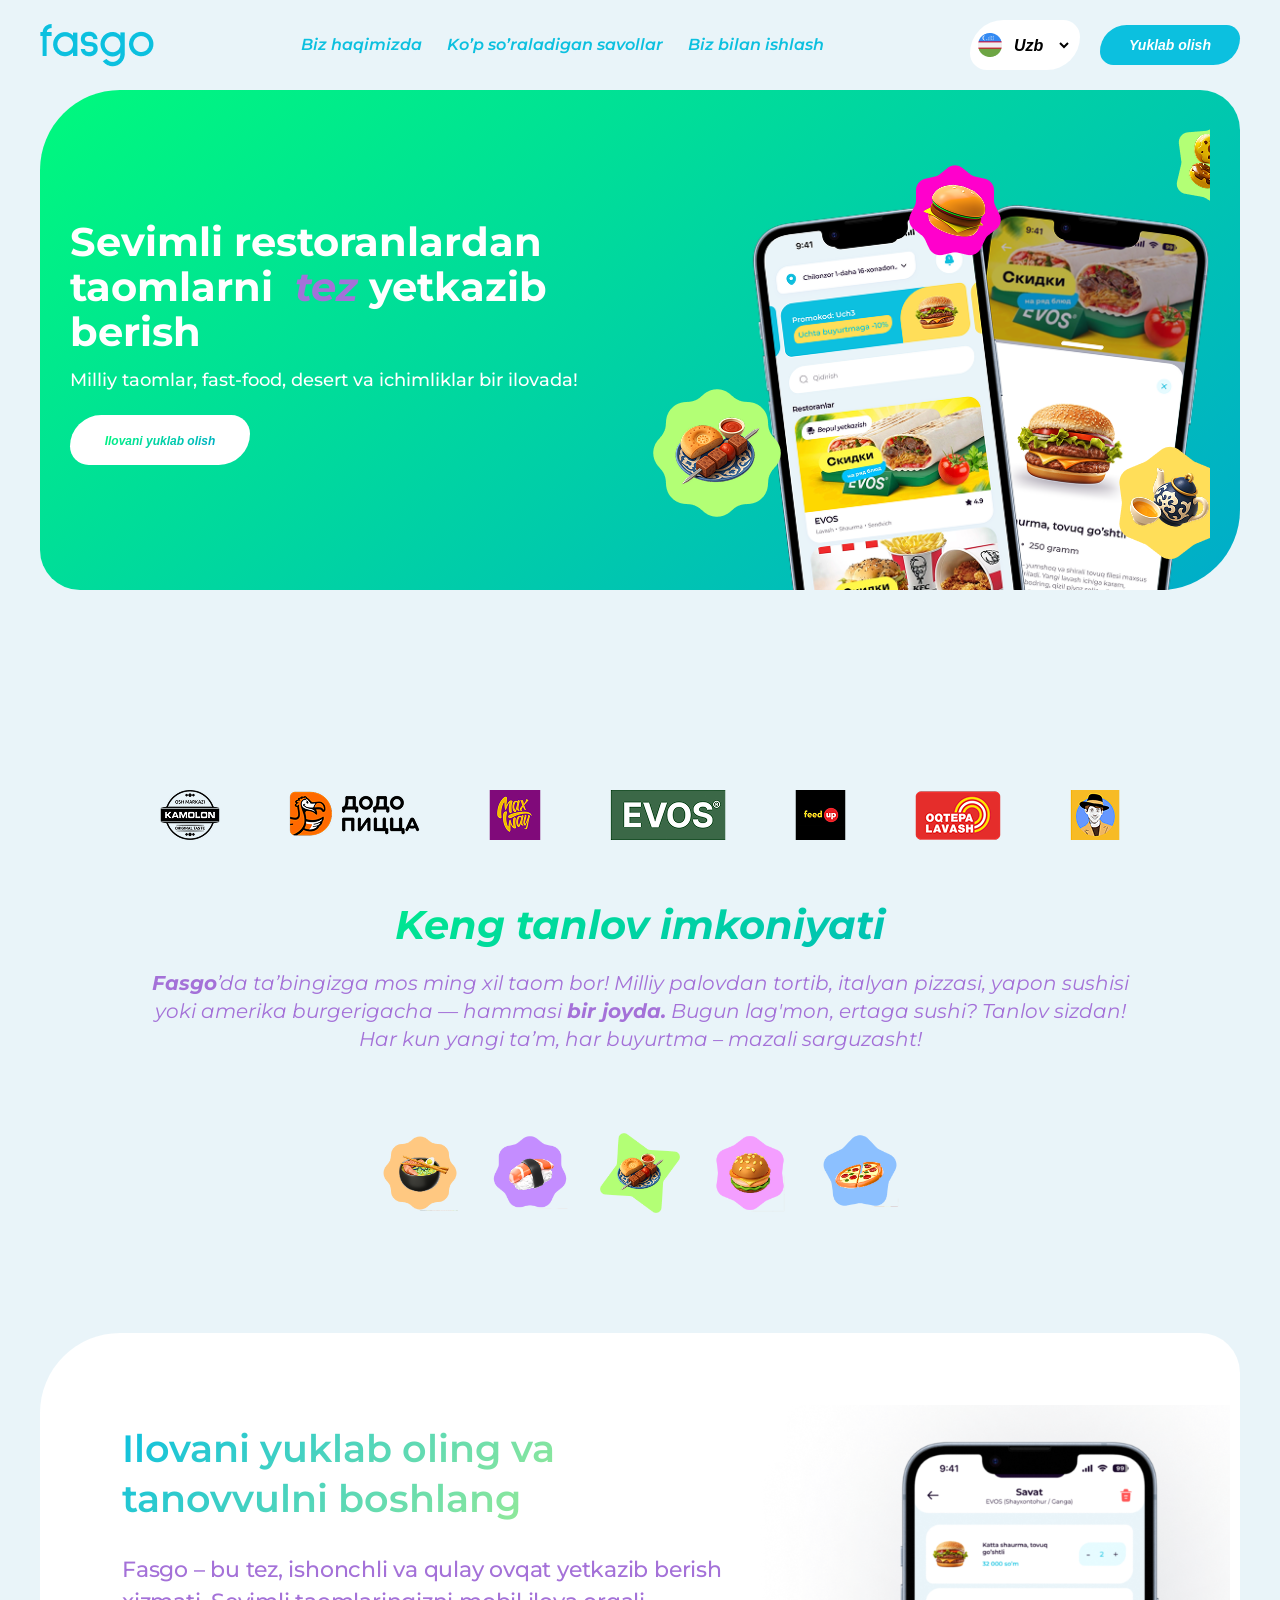
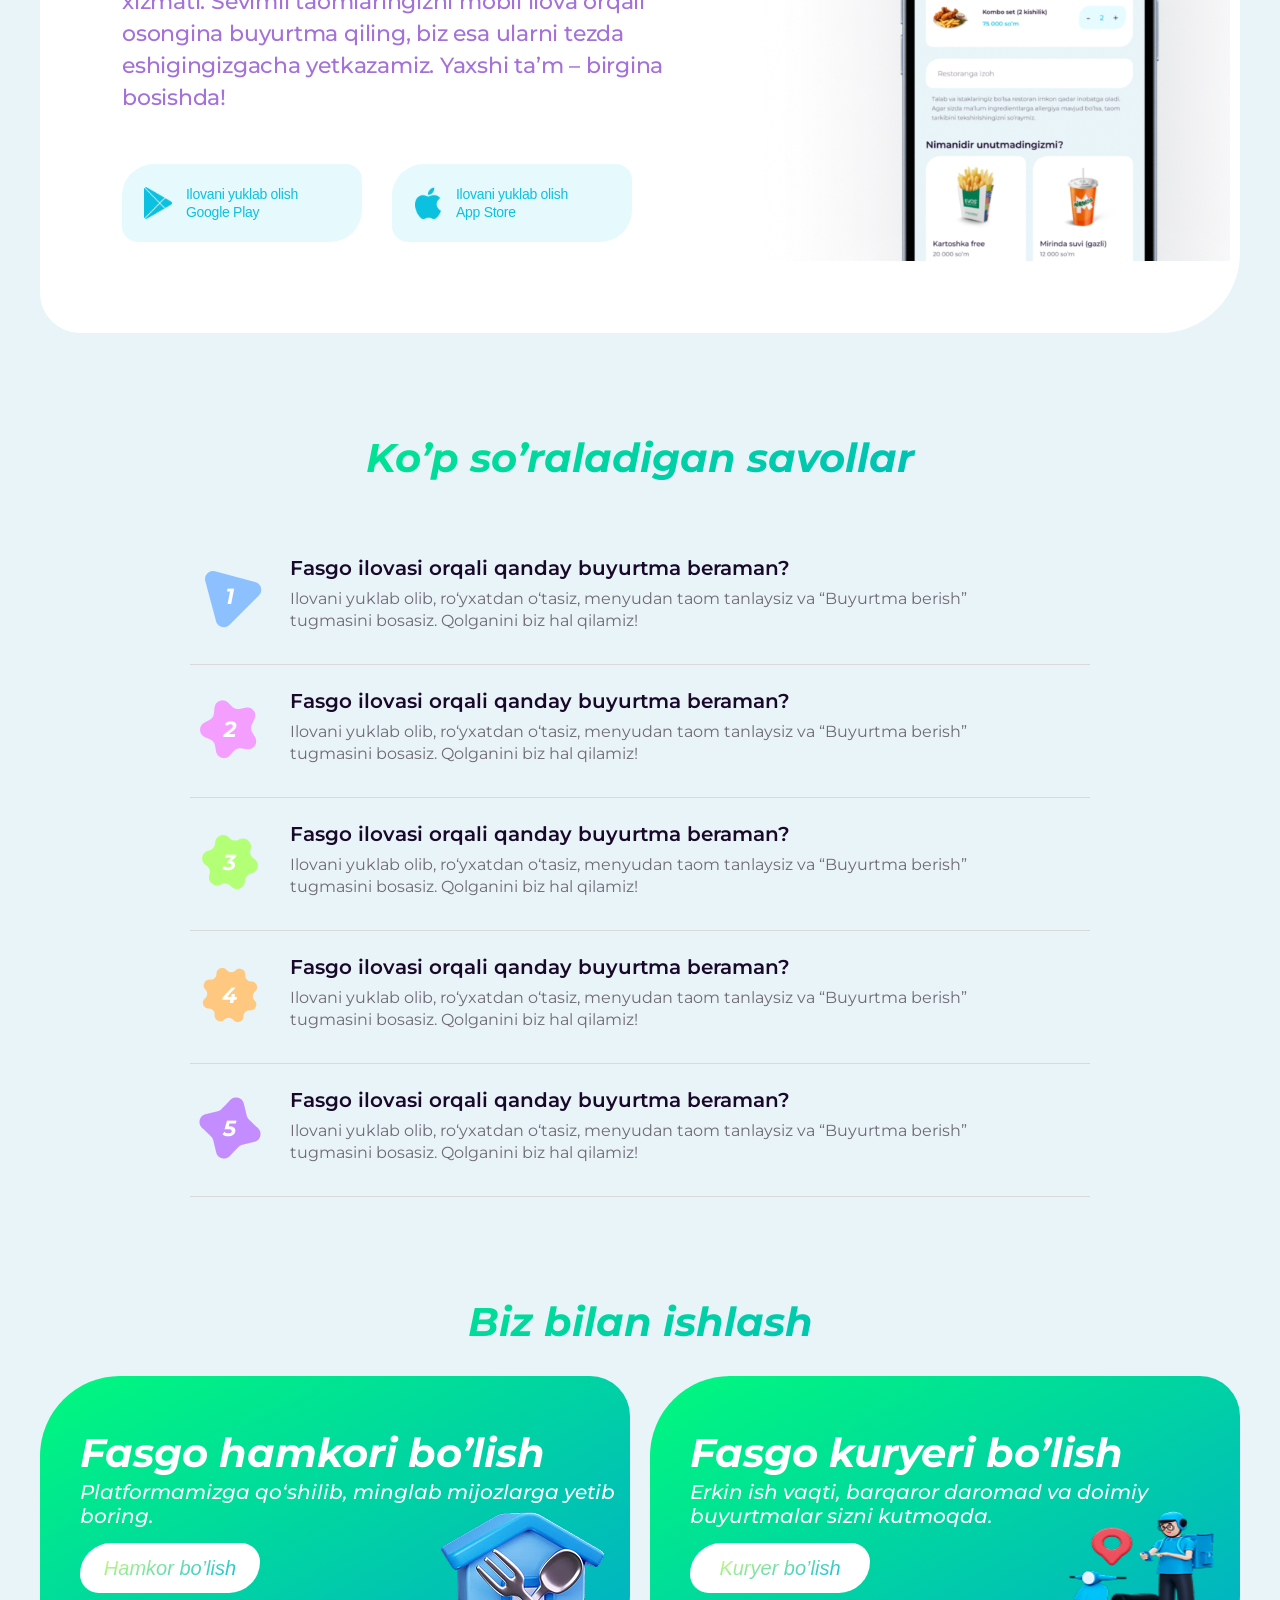
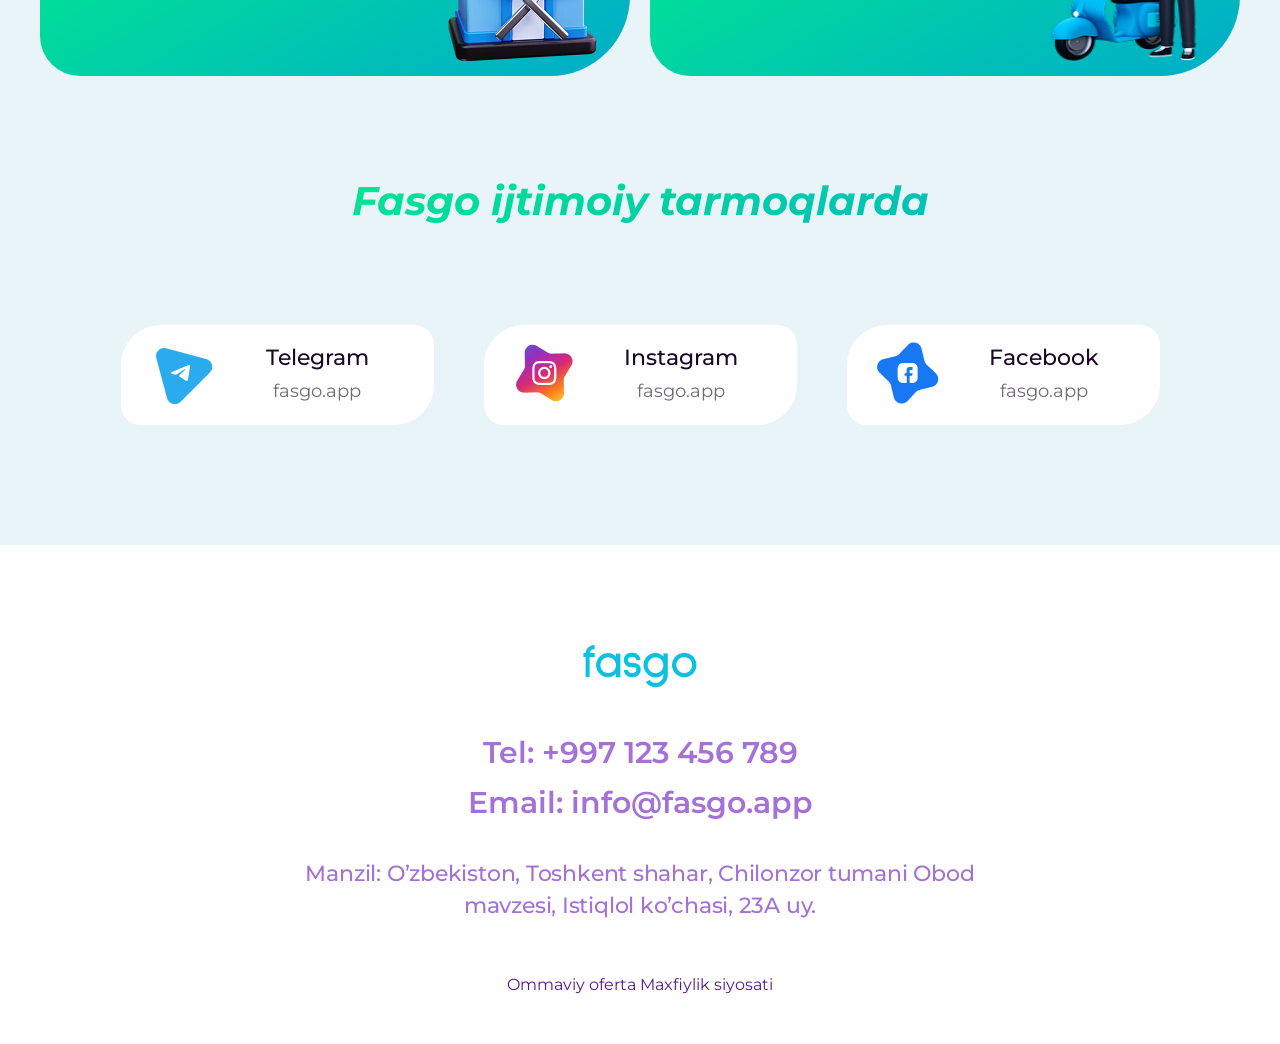
==== index.html @ e39b0aad "last changed" ====
<!DOCTYPE html>
<html lang="en">
<head>
    <meta charset="UTF-8">
    <meta name="viewport" content="width=device-width, initial-scale=1.0">
    <link rel="stylesheet" href="./assets/styles/main.css">
    <title>Document</title>
</head>
<body>

    <header>
        <div class="container">
            <a href=""><img src="./assets/images/Vector (2).png" alt=""></a>
            <nav>
                <a href="./assets/pages/loyaut.html">Biz haqimizda</a>
                <a href="">Ko’p so’raladigan savollar</a>
                <a href="">Biz bilan ishlash</a>
            </nav>
            <div class="header-btn">
               <div class="header_select">
                 <img src="./assets/images/language.png" alt="">
                <select name="" id="">
                    <option value="uzbek">Uzb</option>
                    <option value="eng">Eng</option>
                    <option value="rus">Rus</option>
                </select>
               </div>

               <button>Yuklab olish</button>
            </div>
        </div>
    </header>

        <main>
            <section class="main-section">
                <div class="container">
                <div class="main_section-div">
                    <div class="main-section-title">
                        <h1>Sevimli restoranlardan
                            taomlarni  <span class="tez">tez</span> yetkazib berish
                        </h1>
                        <span class="food-menu">Milliy taomlar, fast-food, desert va ichimliklar bir ilovada!</span>
                         <button><span>Ilovani yuklab olish</span></button>
                    </div>

                    <div class="main-div_img">
                        <img src="./assets/images/cover.png" alt="">
                        <div>
                            <img src="./assets/images/imgs.png" alt="">
                        </div>
                    </div>
                </div>
                </div>
            </section>
            <section class="secondary-section">
                <div class="container">
                    <div class="partnyors">
                        <img src="./assets/images/image 4.png" alt="">
                        <img src="./assets/images/dodo.png" alt="">
                        <img src="./assets/images/image 2.png" alt="">
                        <img src="./assets/images/image 1.png" alt="">
                        <img src="./assets/images/image 3.png" alt="">
                        <img src="./assets/images/oqtepa.png" alt="">
                        <img src="./assets/images/image 5.png" alt="">
                    </div>

                    <div class="secondary-complate">
                    <div class="secondary-section-title">
                        <h2>Keng tanlov imkoniyati</h2>
                        <p><span class="bold">Fasgo</span>’da ta’bingizga mos ming xil taom bor! Milliy palovdan tortib, italyan pizzasi,
                            yapon
                            sushisi yoki amerika burgerigacha — hammasi <span class="bold">bir joyda.</span> Bugun lag'mon, ertaga sushi?
                            Tanlov sizdan! Har kun yangi
                            ta’m, har buyurtma – mazali sarguzasht!</p>
                    </div>

                        
                        <div class="secondary-food_icon">
                            <img src="./assets/images/img (1).png" alt="">
                            <img src="./assets/images/img (2).png" alt="">
                            <img src="./assets/images/img (3).png" alt="">
                            <img src="./assets/images/img (4).png" alt="">
                            <img src="./assets/images/img (5).png" alt="">
                        </div>
                    </div>
                </div>
            
            </section>

            <section class="thirth-section">
                <div class="container">
                    <div class="thirth-section_main-div">
                        <div class="thirth-section_title">
                            <h1>Ilovani yuklab oling va tanovvulni boshlang</h1>
                            <p>Fasgo – bu tez, ishonchli va qulay ovqat yetkazib berish xizmati. Sevimli taomlaringizni mobil ilova
                                orqali osongina
                                buyurtma qiling, biz esa ularni tezda eshigingizgacha yetkazamiz.
                                Yaxshi ta’m – birgina bosishda!</p>
                            <div class="thirth_section-btn">
                                <button>
                                    <img src="./assets/images/Google Play logo.png" alt="">
                                    <div class="btn-span">
                                        <span>Ilovani yuklab olish</span>
                                        <span>Google Play</span>
                                    </div>
                                </button>
            
                                <button>
                                    <img src="./assets/images/Apple logo.png" alt="">
                                    <div>
                                        <span>Ilovani yuklab olish</span>
                                        <span>App Store</span>
                                    </div>
                                </button>
                            </div>
                        </div>

                        <img src="./assets/images/Iphone 14 - 4 (1).png" alt="" class="thirth-section_img">
                    </div>

                    <div class="thirth-sub-title">
                        <h1>Ko’p so’raladigan savollar</h1>

                        <div class="subtitle_main-sub">
                            <div>
                                <img src="./assets/images/png/number.png" alt="">
                            </div>

                            <div>
                                <p>Fasgo ilovasi orqali qanday buyurtma beraman?</p>
                                <span>Ilovani yuklab olib, ro‘yxatdan o‘tasiz, menyudan taom tanlaysiz va “Buyurtma berish” tugmasini bosasiz. Qolganini biz
                                hal qilamiz!</span>
                            </div>
                        </div>

                        <div class="subtitle_main-sub">
                            <div>
                                <img src="./assets/images/png/number (1).png" alt="">
                            </div>
                        
                            <div>
                                <p>Fasgo ilovasi orqali qanday buyurtma beraman?</p>
                                <span>Ilovani yuklab olib, ro‘yxatdan o‘tasiz, menyudan taom tanlaysiz va “Buyurtma berish” tugmasini bosasiz.
                                    Qolganini biz
                                    hal qilamiz!</span>
                            </div>
                        </div>

                        <div class="subtitle_main-sub">
                            <div>
                                <img src="./assets/images/png/number (2).png" alt="">
                            </div>
                        
                            <div>
                                <p>Fasgo ilovasi orqali qanday buyurtma beraman?</p>
                                <span>Ilovani yuklab olib, ro‘yxatdan o‘tasiz, menyudan taom tanlaysiz va “Buyurtma berish” tugmasini bosasiz.
                                    Qolganini biz
                                    hal qilamiz!</span>
                            </div>
                        </div>

                        <div class="subtitle_main-sub">
                            <div>
                                <img src="./assets/images/png/number (3).png" alt="">
                            </div>
                        
                            <div>
                                <p>Fasgo ilovasi orqali qanday buyurtma beraman?</p>
                                <span>Ilovani yuklab olib, ro‘yxatdan o‘tasiz, menyudan taom tanlaysiz va “Buyurtma berish” tugmasini bosasiz.
                                    Qolganini biz
                                    hal qilamiz!</span>
                            </div>
                        </div>

                        <div class="subtitle_main-sub">
                            <div>
                                <img src="./assets/images/png/number (4).png" alt="">
                            </div>
                        
                            <div>
                                <p>Fasgo ilovasi orqali qanday buyurtma beraman?</p>
                                <span>Ilovani yuklab olib, ro‘yxatdan o‘tasiz, menyudan taom tanlaysiz va “Buyurtma berish” tugmasini bosasiz.
                                    Qolganini biz
                                    hal qilamiz!</span>
                            </div>
                        </div>

                    </div>
                </div>
            </section>

            <section class="fourth-section">
                <div class="container">
                    <h1>Biz bilan ishlash</h1>

                    <div class="fourth-section_div">
                        <div class="first-div">
                            <p>Fasgo hamkori bo’lish</p>
                            <span>Platformamizga qo‘shilib, minglab mijozlarga yetib boring.</span>
                            <button><span class="fourt-btn-span">Hamkor bo’lish</span></button>
                            <img src="./assets/images/png/rest.png"alt="">
                        </div>
                        <div class="last-div">
                            <p>Fasgo kuryeri bo’lish</p>
                            <span>Erkin ish vaqti, barqaror daromad va doimiy buyurtmalar sizni kutmoqda.</span>
                            <button><span class="fourt-btn-span">Kuryer bo’lish</span></button>
                            <img src="./assets/images/png/devl.png" alt="">
                        </div>
                    </div>

                    <div class="social-media-title">
                        <h1>Fasgo ijtimoiy tarmoqlarda</h1>

                        <div class="social-media">
                            <div class="social-media_item">
                                <a href=""><img src="./assets/images/png/number (5).png" alt=""></a>
                                <div class="span-box">
                                    <span>Telegram</span>
                                    <span>fasgo.app</span>
                                </div>
                            </div>
                            <div  class="social-media_item">
                               <a href=""><img src="./assets/images/png/number (6).png" alt=""></a>
                               <div class="span-box">
                                <span>Instagram</span>
                                <span>fasgo.app</span>
                               </div>
                            </div>
                            <div  class="social-media_item">
                               <a href=""><img src="./assets/images/png/number (7).png" alt=""></a>
                               <div class="span-box">
                                <span>Facebook</span>
                                <span>fasgo.app</span>
                               </div>

                            </div>
                        </div>
                    </div>
                </div>
            </section>
        </main>


        <footer>
            <div class="container">
                <div class="footer-box">
                    <img src="./assets/images/Vector (2).png" alt="">
                    <a href="tel:+997 123 456 789" class="main-href">Tel: +997 123 456 789</a>
                    <a href="" class="main-href">Email: info@fasgo.app</a>

                    <span>Manzil: O’zbekiston, Toshkent shahar, Chilonzor tumani Obod mavzesi, Istiqlol ko’chasi, 23A uy.</span>
                    <div class="bottom-href">
                        <a href="">Ommaviy oferta</a>
                        <a href="">Maxfiylik siyosati</a>
                    </div>
                </div>
            </div>
        </footer>
</body>
</html>
---- assets/styles/main.css ----
@import url('https://fonts.googleapis.com/css2?family=Montserrat:ital,wght@0,100..900;1,100..900&display=swap');
*{
    margin: 0;
    padding: 0;
    box-sizing: border-box;
    text-decoration: none;
}
body{
    font-family: "Montserrat";
}

.container {
    max-width: 1230px;
    margin: 0 auto;
    padding: 0 15px;
   
    box-sizing: border-box;
}


header {
    position: sticky;
    top: 0;
    z-index: 100;
    padding: 20px 0;
    background: rgba(233, 244, 249, 1);
}

header .container {
    display: flex;
    justify-content: space-between;
    align-items: center;
  
}

header .container a img {
    display: block;
    max-height: 50px;
}


header nav {
    display: flex;
    gap: 25px;
    align-items: center;
}

nav a {
    font-weight: 600;
    font-style: italic;
    font-size: 16px;
    line-height: 100%;
    color: rgba(12, 192, 223, 1);
    text-decoration: none;
    transition: color 0.3s ease;
}
nav a:hover {
    color: #00f97d;
}


.header-btn {
    display: flex;
    align-items: center;
    gap: 20px;
}


.header_select {
    display: flex;
    align-items: center;
    gap: 8px;
    width: 110px;
    height: 50px;
    background-color: #fff;
    border-radius: 36px 18px 36px 18px;
    padding: 0 8px;
    box-sizing: border-box;
}

.header_select img {
    width: 24px;
    height: 24px;
    object-fit: contain;
}


.header_select select {
    border: none;
    background: transparent;
    font-size: 16px;
    font-weight: 600;
    font-style: italic;
    cursor: pointer;
    outline: none;
    width: 70%;
}

.header-btn button {
    width: 140px;
    height: 40px;
    border-radius: 40px 20px 40px 20px;
    border: none;
    font-weight: 600;
    font-style: italic;
    font-size: 14px;
    line-height: 100%;
    color: white;
    background: rgba(12, 192, 223, 1);
    cursor: pointer;
    transition: 0.3s ease;
}

.header-btn button:hover {
    background: #00f97d;
}

.main-section {
    padding-bottom: 120px;
    background: rgba(233, 244, 249, 1);
}


.main_section-div {
    position: relative;
    display: flex;
    gap: 24px;
    border-radius: 80px 40px;
    width: 100%;
    max-width: 1230px;
    height: 500px;
    background: linear-gradient(324deg, #00acca 0%, #00f97d 100%);
    padding: 10px 30px;
    box-sizing: border-box;
}

.main-section-title {
    padding-top: 120px;
    width: 622px;
    color: #fff;
}

.main-section-title h1 {
    font-weight: 700;
    font-size: 40px;
    line-height: 112%;
    margin: 0;
}

.main-section-title .tez {
    font-style: italic;
    color: #a471d8;
}

.main-section-title .food-menu {
    display: block;
    margin-top: 15px;
    font-weight: 500;
    font-size: 18px;
    color: #fff;
}

.main-section-title button {
    margin-top: 24px;
    border-radius: 50px 30px;
    padding: 10px;
    width: 180px;
    height: 50px;
    border: none;
    background: #fff;
    cursor: pointer;
}

.main-section-title button span {
    font-style: italic;
    font-weight: 600;
    font-size: 12px;
    background: linear-gradient(332deg, #00acca 0%, #00f97d 100%);
    -webkit-background-clip: text;
    -webkit-text-fill-color: transparent;
    background-clip: text;
}

.main-div_img {
    position: relative;
    width: 633px;
    height: 510px;
    overflow: hidden;
}

.main-div_img>img:first-child {
    position: absolute;
    top: 100px;
    left: 100px;
    height: 390px;
    z-index: 1;
}

.main-div_img>div {
    position: relative;
    z-index: 2;
}

.secondary-section {
    background: rgba(233, 244, 249, 1);
    padding: 80px 0 120px 0;
}

.partnyors {
    display: flex;
    justify-content: space-between;
    padding: 0 120px;
    gap: 15px;
    flex-wrap: wrap;
    margin-bottom: 60px;
}
.secondary-complate {
    display: flex;
    flex-direction: column;
    align-items: center;
    justify-content: center;
    text-align: center;
}


.secondary-section-title {
    max-width: 1000px;
    margin-bottom: 80px;
}

.secondary-section-title h2 {
    font-style: italic;
    font-weight: 700;
    font-size: 40px;
    background: linear-gradient(338deg, #00acca 0%, #00f97d 100%);
    background-clip: text;
    -webkit-background-clip: text;
    -webkit-text-fill-color: transparent;
    padding-bottom: 20px;
    margin: 0;
}


.secondary-section-title p {
    display: inline;
    font-weight: 400;
    font-style: italic;
    font-size: 20px;
    line-height: 140%;
    color: rgba(164, 113, 216, 1);
    text-align: center;
    margin: 0;
}


.bold {
    font-weight: 700;
    font-size: 20px;
    color: #a471d8;
    font-style: italic;
}


.secondary-food_icon {
    display: flex;
    justify-content: center;
    align-items: center;
    gap: 30px;
    flex-wrap: wrap;
    max-width: 1000px;
    margin: 0 auto;
}

.secondary-food_icon img {
    height: 80px;
    object-fit: contain;
}
/*thirth-section*/
.thirth-section {
    position: relative;
    background: rgba(233, 244, 249, 1);
}
.thirth-section_main-div {
    border-radius: 80px 40px;
    padding: 10px;
    width: 100%;
    height: 600px;
    background: #fff;
    display: flex;
    align-items: center;
}
.thirth-section_title {
    padding-left: 72px;
    width: 692px;
}
.thirth-section_title h1 {
    font-weight: 600;
    font-size: 38px;
    line-height: 132%;
    background: linear-gradient(316deg, #d0fc78 0%, #0cc0df 100%);
    background-clip: text;
    -webkit-background-clip: text;
    -webkit-text-fill-color: transparent;
    padding-bottom: 30px;
    margin: 0;
}
.thirth-section_title p {
    font-weight: 500;
    font-size: 22px;
    line-height: 145%;
    letter-spacing: -0.01em;
    color: #a471d8;
    margin: 0;
}
.thirth_section-btn {
    padding-top: 50px;
    display: flex;
    gap: 30px;
    flex-wrap: wrap;
}
.thirth_section-btn button {
    display: flex;
    align-items: center;
    gap: 12px;
    border-radius: 32px 16px;
    padding: 16px 20px;
    width: 240px;
    height: 78px;
    border: none;
    background: rgba(12, 192, 223, 0.1);
    cursor: pointer;
    transition:  0.3s ease;
}
.thirth_section-btn button:hover {
    background: rgba(12, 192, 223, 0.2);
}
.thirth_section-btn img {
    width: 32px;
    height: 32px;
    object-fit: contain;
}
.thirth_section-btn button div {
    display: flex;
    flex-direction: column;
    align-items: flex-start;
    justify-content: center;
}
.thirth_section-btn button span {
    font-weight: 500;
    font-size: 14px;
    line-height: 130%;
    letter-spacing: -0.02em;
    color: #0cc0df;
}

.thirth-section_img{
    width: 500px;
}
.thirth-sub-title {
    padding: 100px 0;
}

.thirth-sub-title h1 {
    text-align: center;
    font-style: italic;
    font-weight: 700;
    font-size: 40px;
    background: linear-gradient(341deg, #00acca 0%, #00f97d 100%);
    background-clip: text;
    -webkit-background-clip: text;
    -webkit-text-fill-color: transparent;
    margin-bottom: 50px;
}

.subtitle_main-sub {
    display: flex;
    align-items: flex-start;
    gap: 20px;
    padding: 24px 0;
    border-bottom: 1px solid #d9d9d9;
    max-width: 900px;
    margin: 0 auto;
}

.subtitle_main-sub p {
    font-weight: 600;
    font-size: 20px;
    color: #19082a;
    margin: 0 0 8px 0;
}

.subtitle_main-sub span {
    font-weight: 400;
    font-size: 16px;
    color: #706a75;
    display: inline-block;
    max-width: 720px;
    line-height: 140%;
}
.fourth-section{
    background: rgba(233, 244, 249, 1);
}
.fourth-section h1 {
    font-style: italic;
    font-weight: 700;
    font-size: 40px;
    text-align: center;
    background: linear-gradient(341deg, #00acca 0%, #00f97d 100%);
    background-clip: text;
    -webkit-background-clip: text;
    -webkit-text-fill-color: transparent;
}

.fourth-section_div {
    display: flex;
    gap: 20px;
    margin-top: 30px;
}
.fourth-section_div div{
    position: relative;
       width: 680px;
        height: 300px;
        border-radius: 80px 40px;
        background: linear-gradient(331deg, #00acca 0%, #00f97d 100%);
        padding-top: 65px;
        padding-bottom: 65px;
        padding-left: 40px;
        display: flex;
        flex-direction: column;
        gap: 15px;
}
.fourth-section_div div img{
    position: absolute;
    width: 164px;
    height: 150px;
    top: 135px;
    left: 400px;
}
.fourth-section_div div p {
    font-style: italic;
    font-weight: 700;
    font-size: 40px;
    line-height: 60%;
    color: #fff;
}

.fourth-section_div div span {
    font-style: italic;
    font-weight: 500;
    font-size: 20px;
    line-height: 120%;
    color: #fff;
}

.fourth-section_div div button {
    border-radius: 50px 30px;
    border: none;
    padding: 10px;
    width: 180px;
    height: 50px;
    background: #fff;
    cursor: pointer;
}

.fourt-btn-span {
    font-style: italic;
    font-weight: 600;
    font-size: 12px;
    background: linear-gradient(337deg, #0cc0df 0%, #d0fc78 100%);
    background-clip: text;
    -webkit-background-clip: text;
    -webkit-text-fill-color: transparent;
}
.social-media-title{
    padding-top: 100px;
}
.social-media{
    padding-top: 100px;
    display: flex;
    gap: 50px;
    justify-content: center;
    padding-bottom: 120px;
}
.span-box{
    display: flex;
    flex-direction: column;
    align-items: center;
    justify-content: center;
    gap: 10px;
}
.span-box span:first-child{
        font-weight: 500;
        font-size: 22px;
        line-height: 109%;
        color: #19082a;
}
.span-box span:last-child{
        font-weight: 400;
        font-size: 18px;
        line-height: 133%;
        color: #706a75;
}
.social-media div{
    border-radius: 40px 20px;
    padding: 0px 20px;
    width: 313px;
    height: 100px;
    background: #fff;
    display: flex;
    align-items: center;
}
.social-media_item{
    transition: all 0.2s ease;
}
.social-media_item:hover{
    transition: all 0.2s ease;
    transform: translateY(-5px);
    box-shadow: 0 8px 20px rgba(0, 0, 0, 0.1);
        
}
/*footer style*/
footer{
    background: #fff;padding: 50px 344px 50px 344px;
}
.footer-box{
    padding-top: 50px;
    display: flex;
    justify-content: center;
    flex-direction: column;
    align-items: center;
}
.footer-box img{
    padding-bottom: 40px;
}
.main-href{
    font-weight: 600;
    font-size: 30px;
    line-height: 167%;
    color: #a471d8;
}
.footer-box span{
    padding-top: 30px;
    display: inline-block;
    width: 692px;
    font-weight: 500;
    font-size: 22px;
    line-height: 145%;
    letter-spacing: -0.01em;
    text-align: center;
    color: #a471d8;
    height: 47px;
}
.bottom-href{
    padding-top: 100px;
}
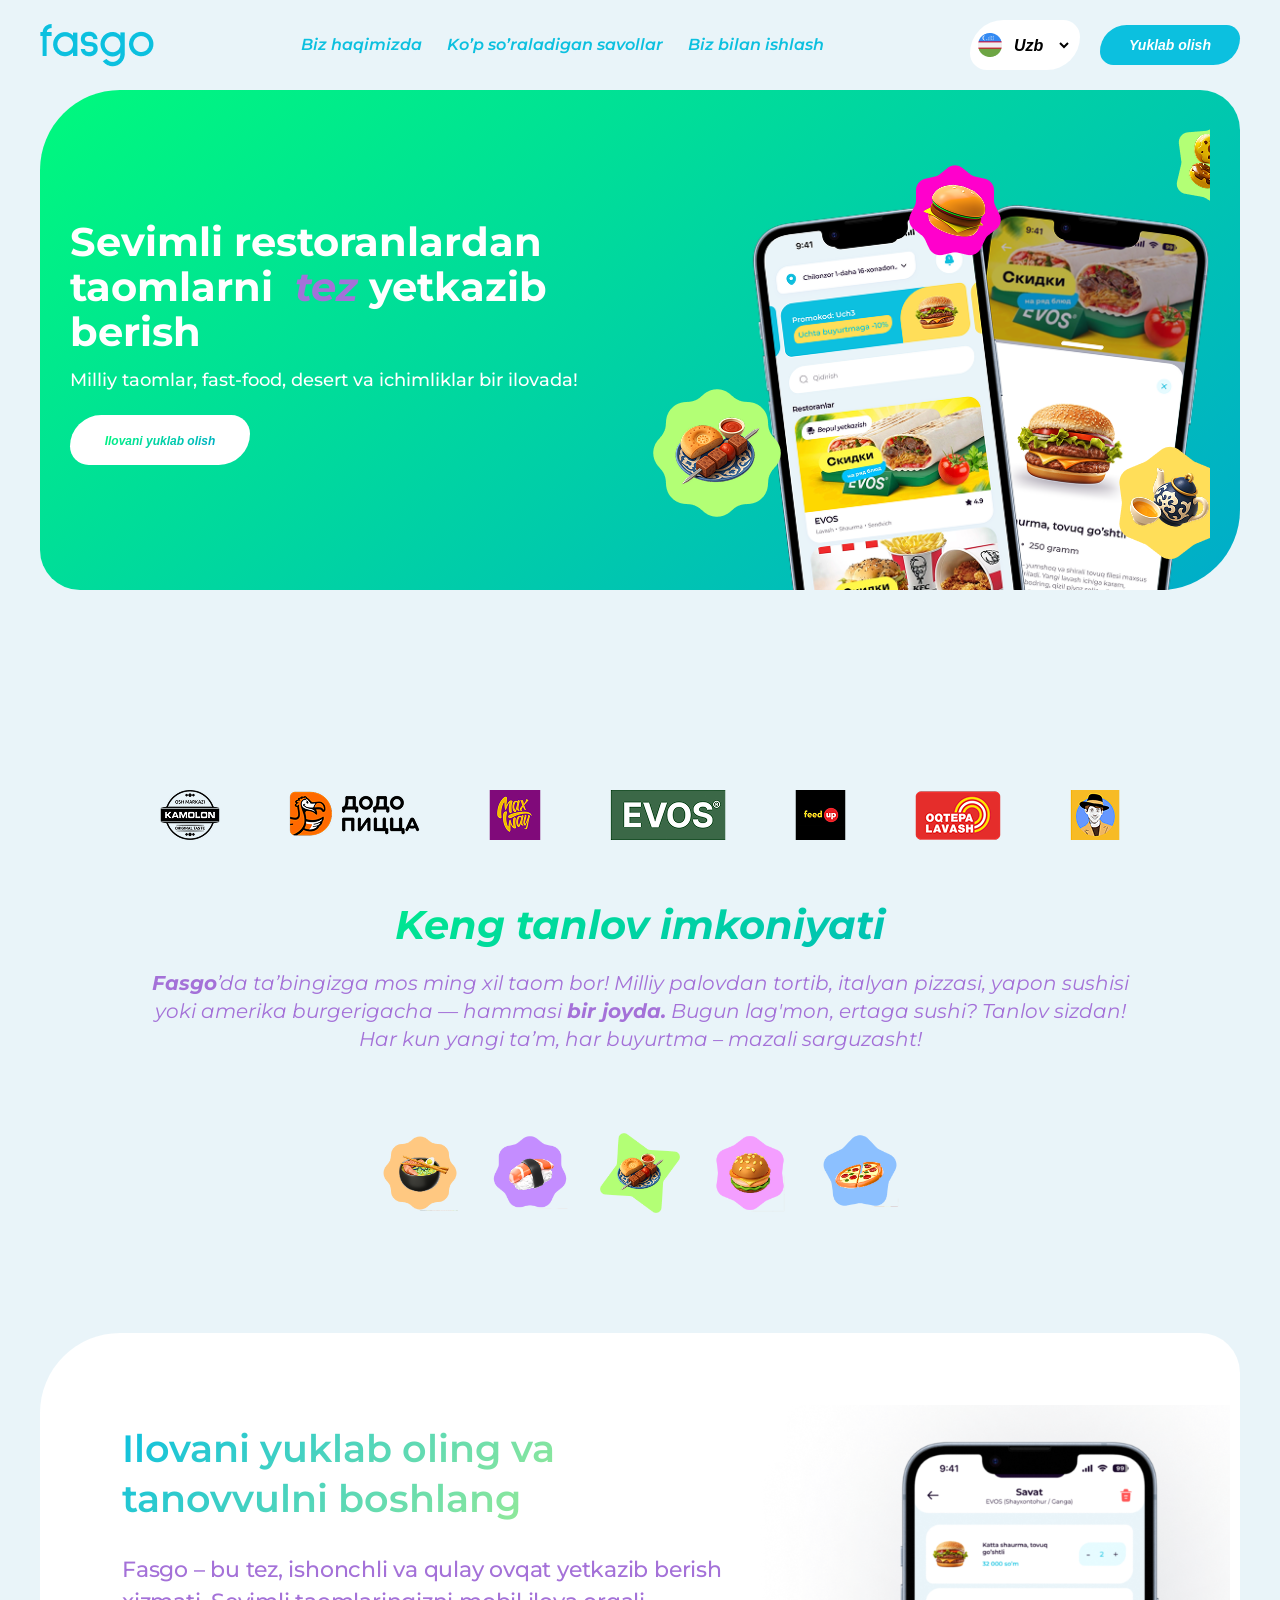
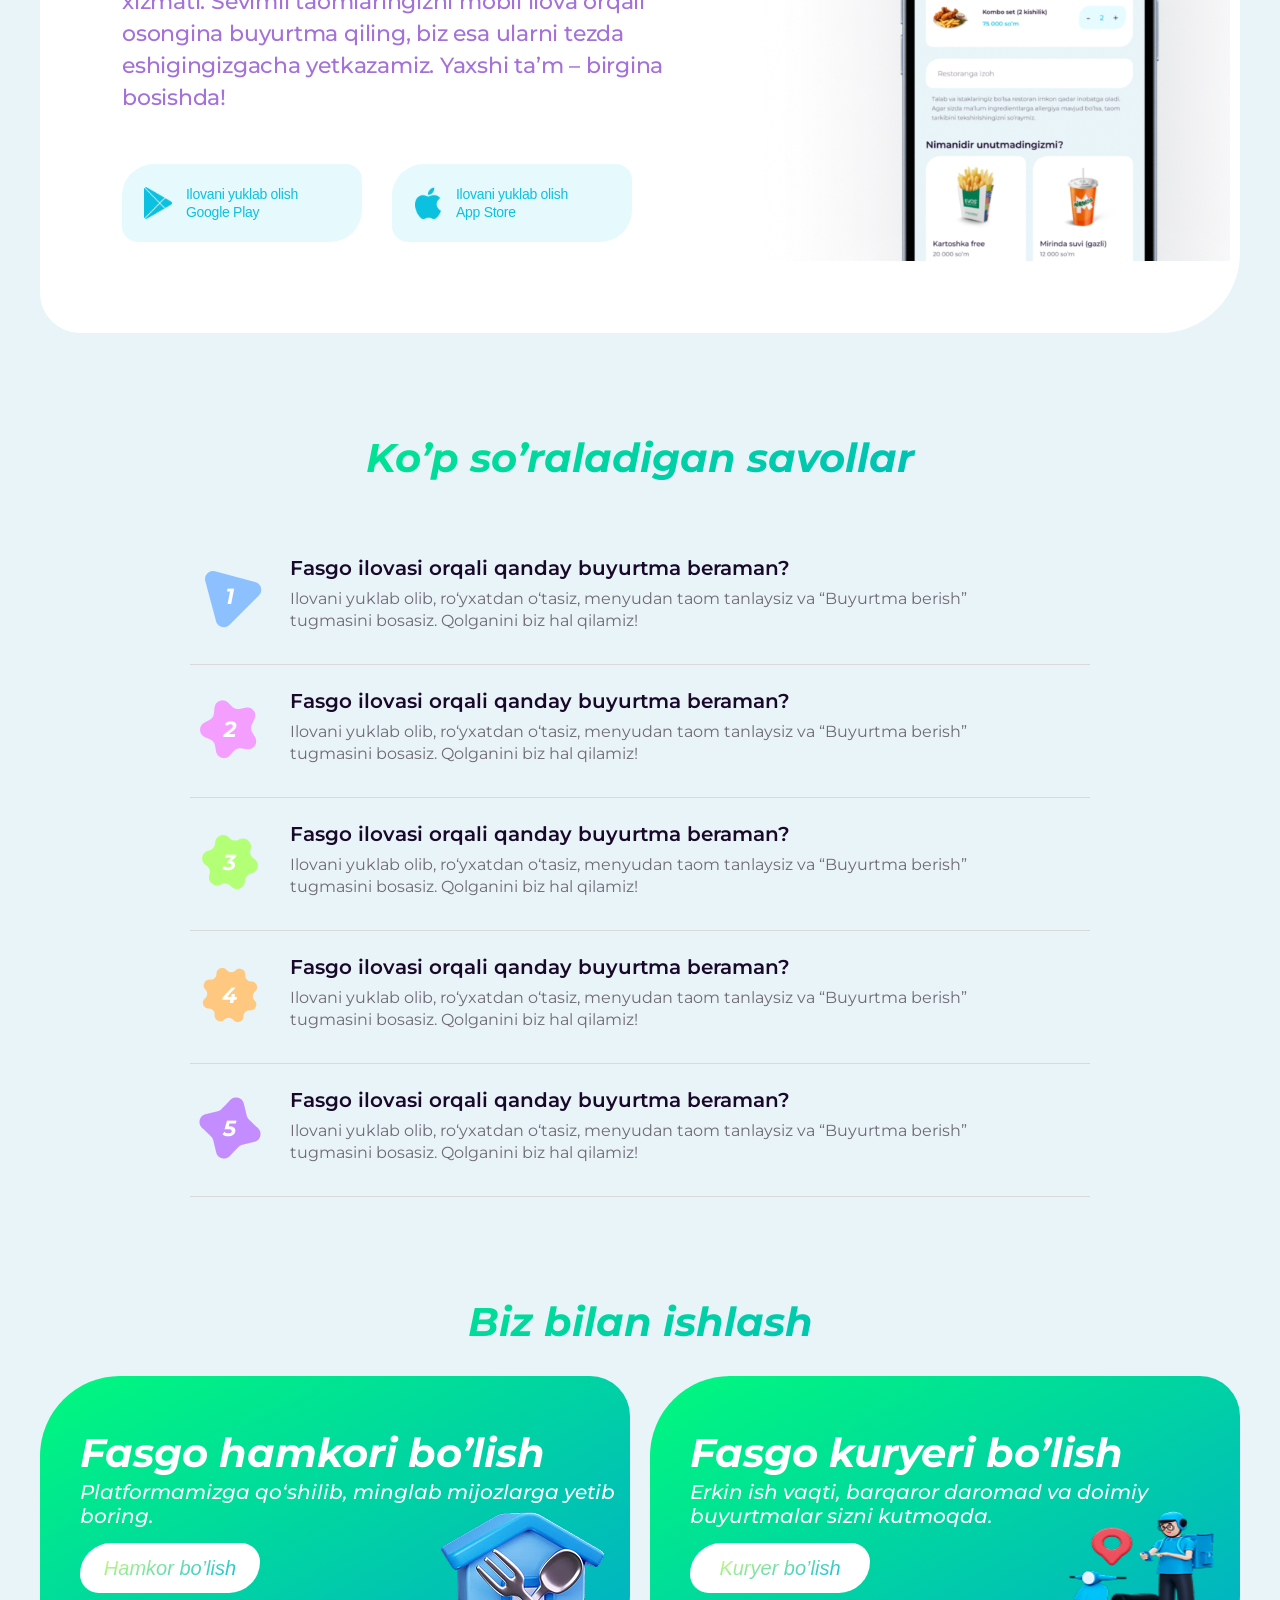
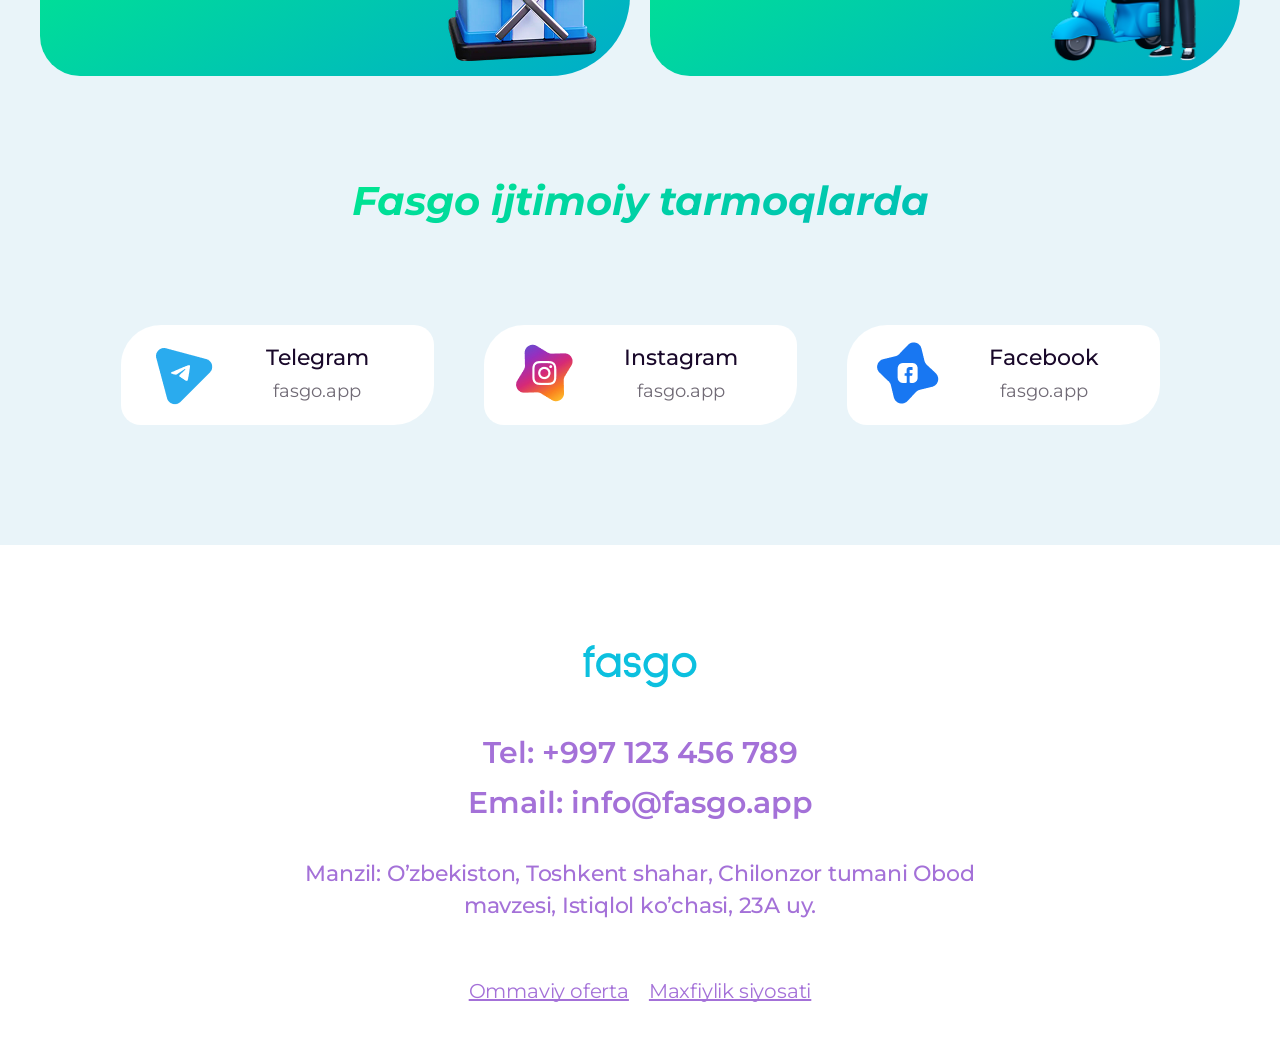
==== commit 02306e9b: "last" ====
--- a/index.html
+++ b/index.html
@@ -3,6 +3,7 @@
 <head>
     <meta charset="UTF-8">
     <meta name="viewport" content="width=device-width, initial-scale=1.0">
+    <link href="https://unpkg.com/aos@2.3.1/dist/aos.css" rel="stylesheet">
     <link rel="stylesheet" href="./assets/styles/main.css">
     <title>Document</title>
 </head>
@@ -256,5 +257,10 @@
                 </div>
             </div>
         </footer>
+
+        <script src="https://unpkg.com/aos@2.3.1/dist/aos.js"></script>
+        <script>
+            AOS.init();
+        </script>
 </body>
 </html>
--- a/assets/styles/main.css
+++ b/assets/styles/main.css
@@ -1,12 +1,13 @@
-
 @import url('https://fonts.googleapis.com/css2?family=Montserrat:ital,wght@0,100..900;1,100..900&display=swap');
-*{
+
+* {
     margin: 0;
     padding: 0;
     box-sizing: border-box;
     text-decoration: none;
 }
-body{
+
+body {
     font-family: "Montserrat";
 }
 
@@ -14,7 +15,7 @@
     max-width: 1230px;
     margin: 0 auto;
     padding: 0 15px;
-   
+
     box-sizing: border-box;
 }
 
@@ -31,7 +32,7 @@
     display: flex;
     justify-content: space-between;
     align-items: center;
-  
+
 }
 
 header .container a img {
@@ -55,6 +56,7 @@
     text-decoration: none;
     transition: color 0.3s ease;
 }
+
 nav a:hover {
     color: #00f97d;
 }
@@ -215,6 +217,7 @@
     flex-wrap: wrap;
     margin-bottom: 60px;
 }
+
 .secondary-complate {
     display: flex;
     flex-direction: column;
@@ -276,11 +279,13 @@
     height: 80px;
     object-fit: contain;
 }
+
 /*thirth-section*/
 .thirth-section {
     position: relative;
     background: rgba(233, 244, 249, 1);
 }
+
 .thirth-section_main-div {
     border-radius: 80px 40px;
     padding: 10px;
@@ -290,10 +295,12 @@
     display: flex;
     align-items: center;
 }
+
 .thirth-section_title {
     padding-left: 72px;
     width: 692px;
 }
+
 .thirth-section_title h1 {
     font-weight: 600;
     font-size: 38px;
@@ -305,6 +312,7 @@
     padding-bottom: 30px;
     margin: 0;
 }
+
 .thirth-section_title p {
     font-weight: 500;
     font-size: 22px;
@@ -313,12 +321,14 @@
     color: #a471d8;
     margin: 0;
 }
+
 .thirth_section-btn {
     padding-top: 50px;
     display: flex;
     gap: 30px;
     flex-wrap: wrap;
 }
+
 .thirth_section-btn button {
     display: flex;
     align-items: center;
@@ -330,22 +340,26 @@
     border: none;
     background: rgba(12, 192, 223, 0.1);
     cursor: pointer;
-    transition:  0.3s ease;
-}
+    transition: 0.3s ease;
+}
+
 .thirth_section-btn button:hover {
     background: rgba(12, 192, 223, 0.2);
 }
+
 .thirth_section-btn img {
     width: 32px;
     height: 32px;
     object-fit: contain;
 }
+
 .thirth_section-btn button div {
     display: flex;
     flex-direction: column;
     align-items: flex-start;
     justify-content: center;
 }
+
 .thirth_section-btn button span {
     font-weight: 500;
     font-size: 14px;
@@ -354,9 +368,10 @@
     color: #0cc0df;
 }
 
-.thirth-section_img{
+.thirth-section_img {
     width: 500px;
 }
+
 .thirth-sub-title {
     padding: 100px 0;
 }
@@ -398,9 +413,11 @@
     max-width: 720px;
     line-height: 140%;
 }
-.fourth-section{
+
+.fourth-section {
     background: rgba(233, 244, 249, 1);
 }
+
 .fourth-section h1 {
     font-style: italic;
     font-weight: 700;
@@ -417,26 +434,29 @@
     gap: 20px;
     margin-top: 30px;
 }
-.fourth-section_div div{
+
+.fourth-section_div div {
     position: relative;
-       width: 680px;
-        height: 300px;
-        border-radius: 80px 40px;
-        background: linear-gradient(331deg, #00acca 0%, #00f97d 100%);
-        padding-top: 65px;
-        padding-bottom: 65px;
-        padding-left: 40px;
-        display: flex;
-        flex-direction: column;
-        gap: 15px;
-}
-.fourth-section_div div img{
+    width: 680px;
+    height: 300px;
+    border-radius: 80px 40px;
+    background: linear-gradient(331deg, #00acca 0%, #00f97d 100%);
+    padding-top: 65px;
+    padding-bottom: 65px;
+    padding-left: 40px;
+    display: flex;
+    flex-direction: column;
+    gap: 15px;
+}
+
+.fourth-section_div div img {
     position: absolute;
     width: 164px;
     height: 150px;
     top: 135px;
     left: 400px;
 }
+
 .fourth-section_div div p {
     font-style: italic;
     font-weight: 700;
@@ -472,36 +492,42 @@
     -webkit-background-clip: text;
     -webkit-text-fill-color: transparent;
 }
-.social-media-title{
+
+.social-media-title {
     padding-top: 100px;
 }
-.social-media{
+
+.social-media {
     padding-top: 100px;
     display: flex;
     gap: 50px;
     justify-content: center;
     padding-bottom: 120px;
 }
-.span-box{
+
+.span-box {
     display: flex;
     flex-direction: column;
     align-items: center;
     justify-content: center;
     gap: 10px;
 }
-.span-box span:first-child{
-        font-weight: 500;
-        font-size: 22px;
-        line-height: 109%;
-        color: #19082a;
-}
-.span-box span:last-child{
-        font-weight: 400;
-        font-size: 18px;
-        line-height: 133%;
-        color: #706a75;
-}
-.social-media div{
+
+.span-box span:first-child {
+    font-weight: 500;
+    font-size: 22px;
+    line-height: 109%;
+    color: #19082a;
+}
+
+.span-box span:last-child {
+    font-weight: 400;
+    font-size: 18px;
+    line-height: 133%;
+    color: #706a75;
+}
+
+.social-media div {
     border-radius: 40px 20px;
     padding: 0px 20px;
     width: 313px;
@@ -510,36 +536,44 @@
     display: flex;
     align-items: center;
 }
-.social-media_item{
+
+.social-media_item {
     transition: all 0.2s ease;
 }
-.social-media_item:hover{
+
+.social-media_item:hover {
     transition: all 0.2s ease;
     transform: translateY(-5px);
     box-shadow: 0 8px 20px rgba(0, 0, 0, 0.1);
-        
-}
+
+}
+
 /*footer style*/
-footer{
-    background: #fff;padding: 50px 344px 50px 344px;
-}
-.footer-box{
+footer {
+    background: #fff;
+    padding: 50px 344px 50px 344px;
+}
+
+.footer-box {
     padding-top: 50px;
     display: flex;
     justify-content: center;
     flex-direction: column;
     align-items: center;
 }
-.footer-box img{
+
+.footer-box img {
     padding-bottom: 40px;
 }
-.main-href{
+
+.main-href {
     font-weight: 600;
     font-size: 30px;
     line-height: 167%;
     color: #a471d8;
 }
-.footer-box span{
+
+.footer-box span {
     padding-top: 30px;
     display: inline-block;
     width: 692px;
@@ -551,6 +585,19 @@
     color: #a471d8;
     height: 47px;
 }
-.bottom-href{
+
+.bottom-href {
+    display: flex;
+    gap: 20px;
     padding-top: 100px;
+}
+.bottom-href a{
+    font-weight: 400;
+    font-size: 20px;
+    line-height: 160%;
+    letter-spacing: -0.01em;
+    text-decoration: underline;
+    text-decoration-skip-ink: none;
+    text-align: center;
+    color: #a471d8;
 }
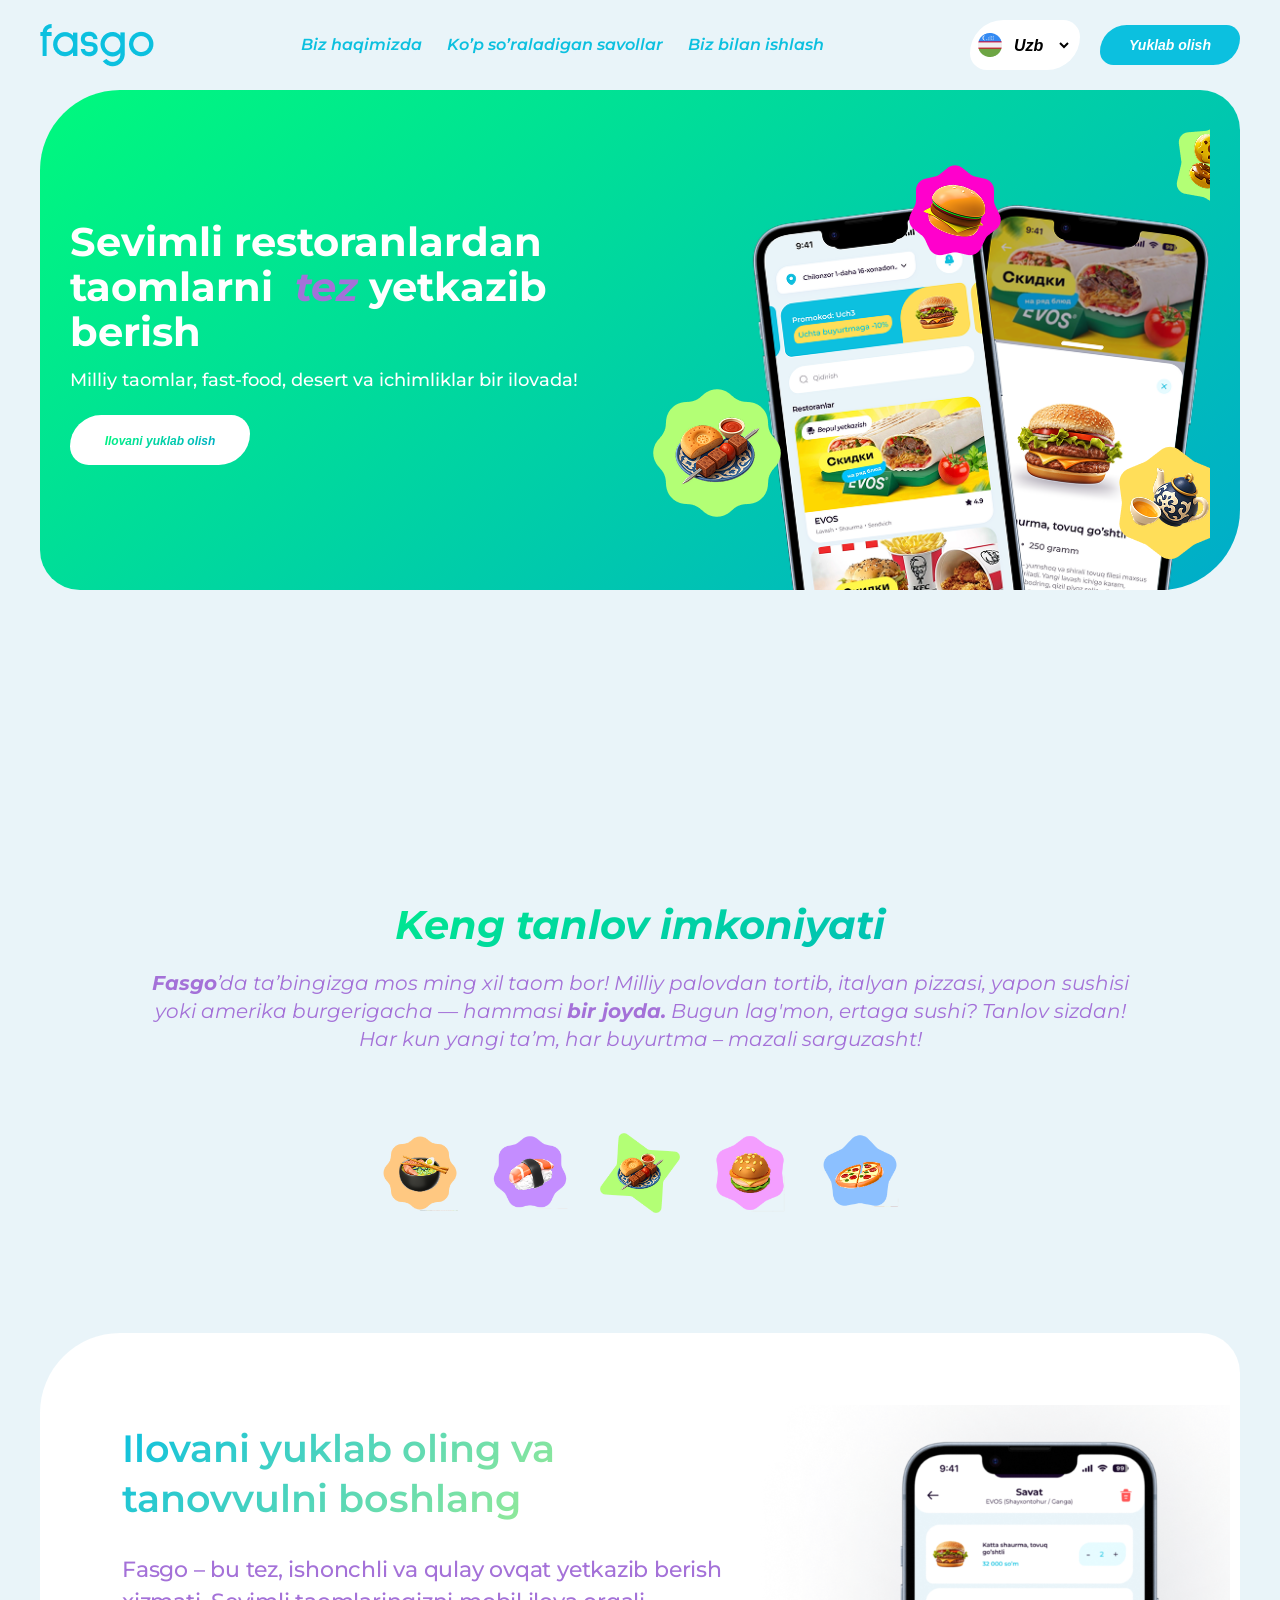
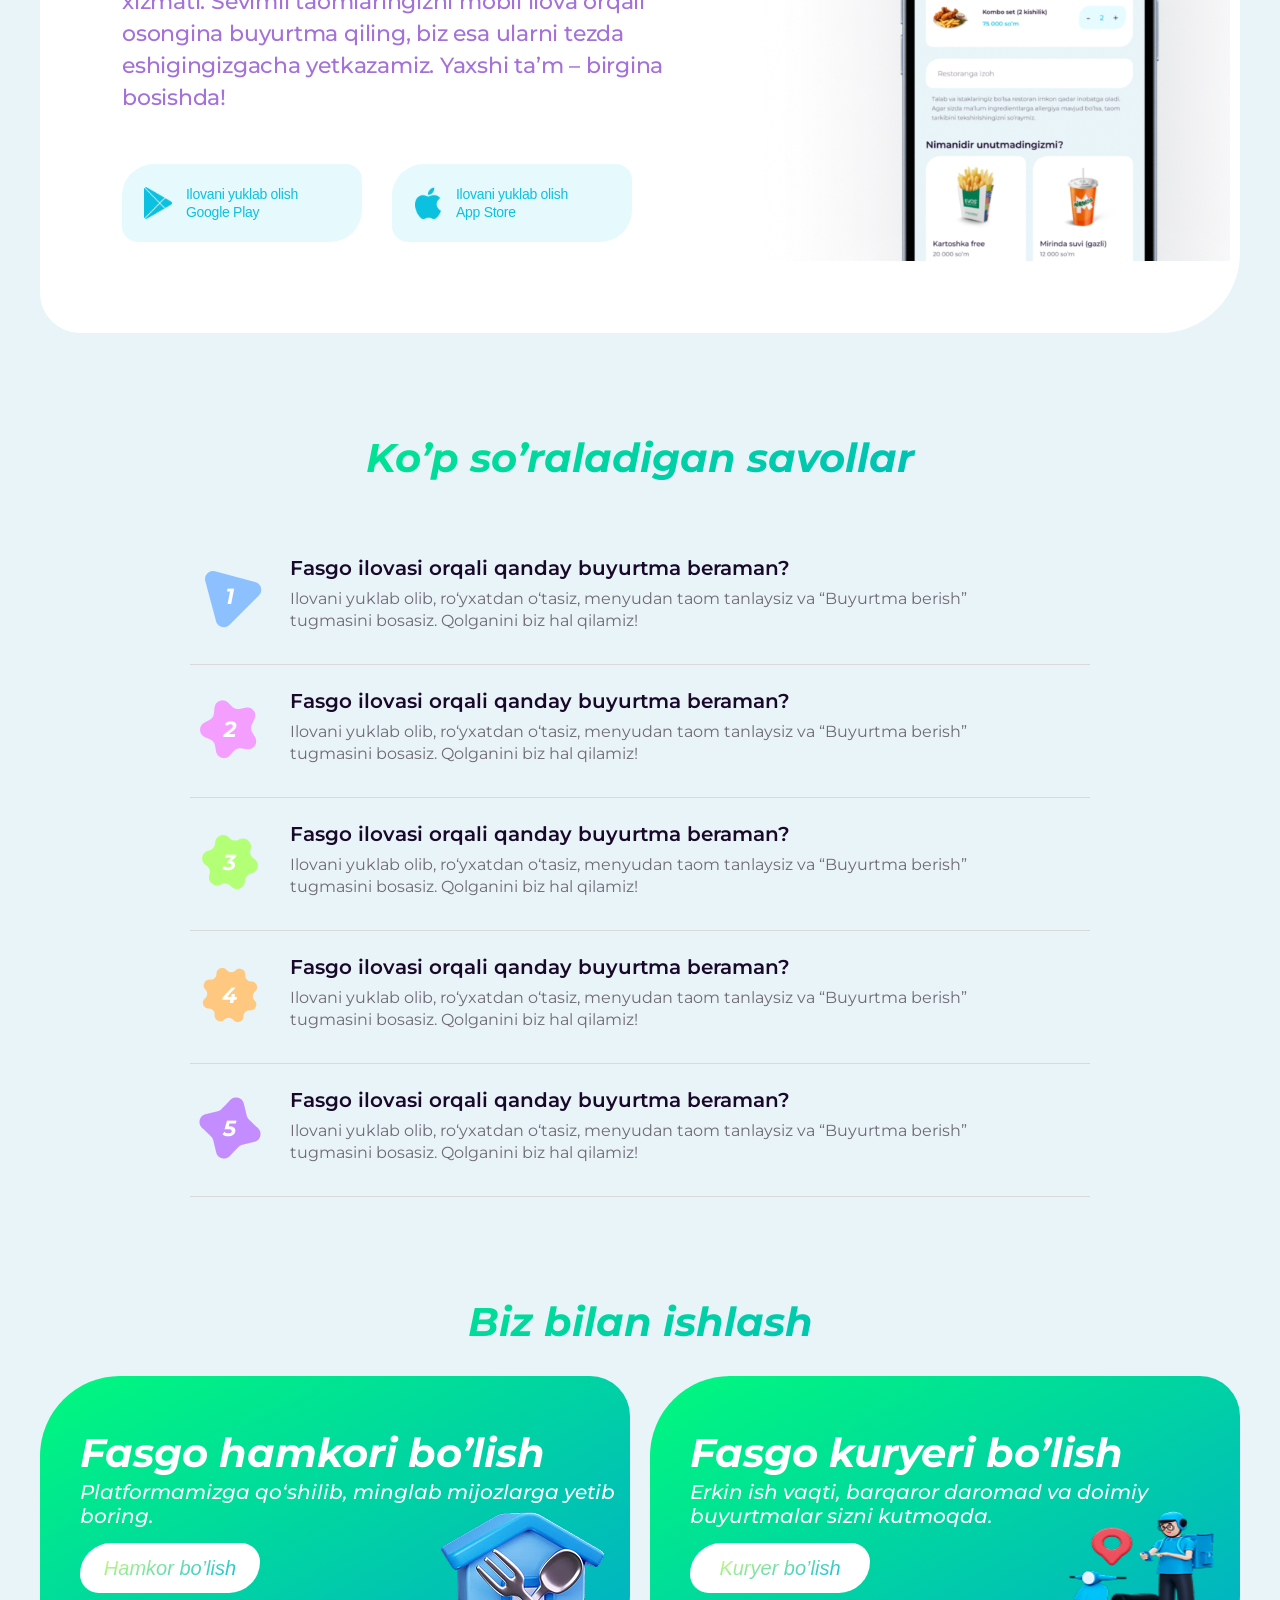
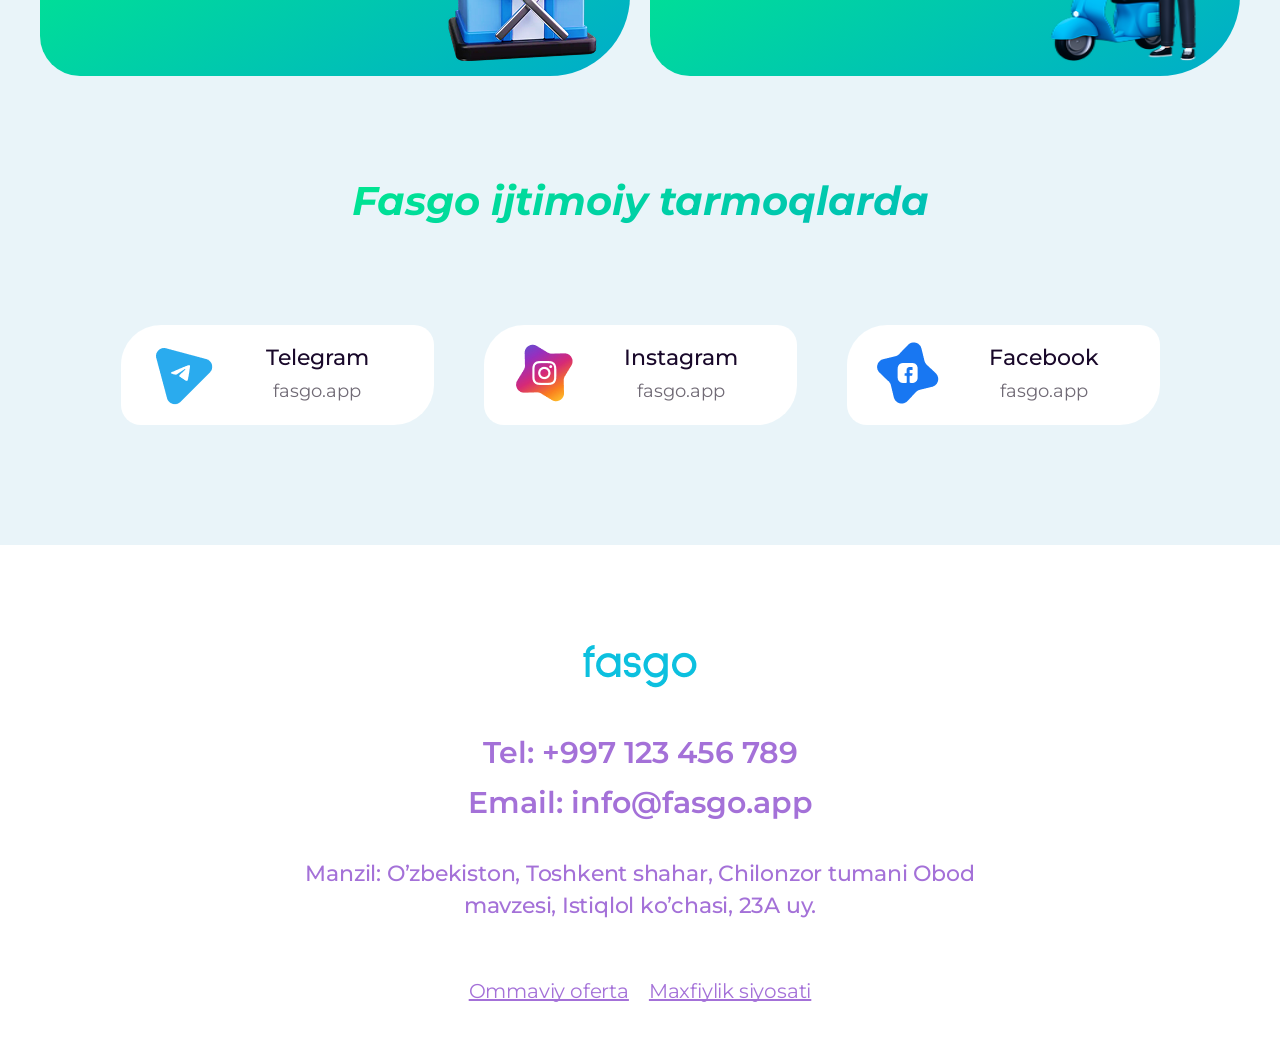
==== commit a59bdffc: "last changed" ====
--- a/index.html
+++ b/index.html
@@ -9,16 +9,16 @@
 </head>
 <body>
 
-    <header>
+    <header data-aos="fade-down" data-aos-delay="100">
         <div class="container">
             <a href=""><img src="./assets/images/Vector (2).png" alt=""></a>
-            <nav>
-                <a href="./assets/pages/loyaut.html">Biz haqimizda</a>
-                <a href="">Ko’p so’raladigan savollar</a>
-                <a href="">Biz bilan ishlash</a>
+            <nav data-aos="fade-down" data-aos-delay="200">
+                <a href="./assets/pages/loyaut.html" data-aos="fade-down" data-aos-delay="200">Biz haqimizda</a>
+                <a href="" data-aos="fade-down" data-aos-delay="300">Ko’p so’raladigan savollar</a>
+                <a href="" data-aos="fade-down" data-aos-delay="400">Biz bilan ishlash</a>
             </nav>
             <div class="header-btn">
-               <div class="header_select">
+               <div class="header_select" data-aos="fade-down" data-aos-delay="500">
                  <img src="./assets/images/language.png" alt="">
                 <select name="" id="">
                     <option value="uzbek">Uzb</option>
@@ -27,27 +27,27 @@
                 </select>
                </div>
 
-               <button>Yuklab olish</button>
+               <button data-aos="fade-down" data-aos-delay="600">Yuklab olish</button>
             </div>
         </div>
     </header>
 
         <main>
-            <section class="main-section">
+            <section class="main-section" data-aos="fade-down">
                 <div class="container">
                 <div class="main_section-div">
                     <div class="main-section-title">
-                        <h1>Sevimli restoranlardan
+                        <h1 data-aos="fade-down"  data-aos-delay="100">Sevimli restoranlardan
                             taomlarni  <span class="tez">tez</span> yetkazib berish
                         </h1>
-                        <span class="food-menu">Milliy taomlar, fast-food, desert va ichimliklar bir ilovada!</span>
-                         <button><span>Ilovani yuklab olish</span></button>
-                    </div>
-
+                        <span class="food-menu" data-aos="fade-down" data-aos-delay="200">Milliy taomlar, fast-food, desert va ichimliklar bir ilovada!</span>
+                         <button data-aos="fade-down"  data-aos-delay="300"><span>Ilovani yuklab olish</span></button>
+                    </div>
+ 
                     <div class="main-div_img">
-                        <img src="./assets/images/cover.png" alt="">
+                        <img src="./assets/images/cover.png" alt="" data-aos="fade-down"  data-aos-delay="400" >
                         <div>
-                            <img src="./assets/images/imgs.png" alt="">
+                            <img src="./assets/images/imgs.png" alt="" data-aos="fade-down"  data-aos-delay="500">
                         </div>
                     </div>
                 </div>
@@ -56,19 +56,19 @@
             <section class="secondary-section">
                 <div class="container">
                     <div class="partnyors">
-                        <img src="./assets/images/image 4.png" alt="">
-                        <img src="./assets/images/dodo.png" alt="">
-                        <img src="./assets/images/image 2.png" alt="">
-                        <img src="./assets/images/image 1.png" alt="">
-                        <img src="./assets/images/image 3.png" alt="">
-                        <img src="./assets/images/oqtepa.png" alt="">
-                        <img src="./assets/images/image 5.png" alt="">
+                        <img src="./assets/images/image 4.png" alt="" data-aos="fade-down" data-aos-delay="100">
+                        <img src="./assets/images/dodo.png" alt="" data-aos="fade-down" data-aos-delay="200" >
+                        <img src="./assets/images/image 2.png" alt=""data-aos="fade-down" data-aos-delay="300">
+                        <img src="./assets/images/image 1.png" alt=""data-aos="fade-down" data-aos-delay="400">
+                        <img src="./assets/images/image 3.png" alt="" data-aos="fade-down" data-aos-delay="500">
+                        <img src="./assets/images/oqtepa.png" alt=""data-aos="fade-down" data-aos-delay="600">
+                        <img src="./assets/images/image 5.png" alt=""data-aos="fade-down" data-aos-delay="700">
                     </div>
 
                     <div class="secondary-complate">
                     <div class="secondary-section-title">
-                        <h2>Keng tanlov imkoniyati</h2>
-                        <p><span class="bold">Fasgo</span>’da ta’bingizga mos ming xil taom bor! Milliy palovdan tortib, italyan pizzasi,
+                        <h2 data-aos="fade-down" data-aos-delay="100">Keng tanlov imkoniyati</h2>
+                        <p data-aos="fade-down" data-aos-delay="200"><span class="bold">Fasgo</span>’da ta’bingizga mos ming xil taom bor! Milliy palovdan tortib, italyan pizzasi,
                             yapon
                             sushisi yoki amerika burgerigacha — hammasi <span class="bold">bir joyda.</span> Bugun lag'mon, ertaga sushi?
                             Tanlov sizdan! Har kun yangi
@@ -77,11 +77,11 @@
 
                         
                         <div class="secondary-food_icon">
-                            <img src="./assets/images/img (1).png" alt="">
-                            <img src="./assets/images/img (2).png" alt="">
-                            <img src="./assets/images/img (3).png" alt="">
-                            <img src="./assets/images/img (4).png" alt="">
-                            <img src="./assets/images/img (5).png" alt="">
+                            <img src="./assets/images/img (1).png" alt=""data-aos="fade-down" data-aos-delay="100">
+                            <img src="./assets/images/img (2).png" alt=""data-aos="fade-down" data-aos-delay="200">
+                            <img src="./assets/images/img (3).png" alt=""data-aos="fade-down" data-aos-delay="300">
+                            <img src="./assets/images/img (4).png" alt=""data-aos="fade-down" data-aos-delay="400">
+                            <img src="./assets/images/img (5).png" alt=""data-aos="fade-down" data-aos-delay="500">
                         </div>
                     </div>
                 </div>
@@ -91,14 +91,14 @@
             <section class="thirth-section">
                 <div class="container">
                     <div class="thirth-section_main-div">
-                        <div class="thirth-section_title">
-                            <h1>Ilovani yuklab oling va tanovvulni boshlang</h1>
+                        <div class="thirth-section_title" data-aos="fade-down" data-aos-delay="100">
+                            <h1 data-aos="fade-down" data-aos-delay="200">Ilovani yuklab oling va tanovvulni boshlang</h1>
                             <p>Fasgo – bu tez, ishonchli va qulay ovqat yetkazib berish xizmati. Sevimli taomlaringizni mobil ilova
                                 orqali osongina
                                 buyurtma qiling, biz esa ularni tezda eshigingizgacha yetkazamiz.
                                 Yaxshi ta’m – birgina bosishda!</p>
                             <div class="thirth_section-btn">
-                                <button>
+                                <button data-aos="fade-down" data-aos-delay="300">
                                     <img src="./assets/images/Google Play logo.png" alt="">
                                     <div class="btn-span">
                                         <span>Ilovani yuklab olish</span>
@@ -106,7 +106,7 @@
                                     </div>
                                 </button>
             
-                                <button>
+                                <button data-aos="fade-down" data-aos-delay="400">
                                     <img src="./assets/images/Apple logo.png" alt="">
                                     <div>
                                         <span>Ilovani yuklab olish</span>
@@ -116,15 +116,15 @@
                             </div>
                         </div>
 
-                        <img src="./assets/images/Iphone 14 - 4 (1).png" alt="" class="thirth-section_img">
-                    </div>
-
-                    <div class="thirth-sub-title">
-                        <h1>Ko’p so’raladigan savollar</h1>
-
-                        <div class="subtitle_main-sub">
-                            <div>
-                                <img src="./assets/images/png/number.png" alt="">
+                        <img src="./assets/images/Iphone 14 - 4 (1).png" alt="" class="thirth-section_img"data-aos="fade-down" data-aos-delay="500">
+                    </div>
+
+                    <div class="thirth-sub-title"data-aos="fade-down" data-aos-delay="100">
+                        <h1 data-aos="fade-down" data-aos-delay="200">Ko’p so’raladigan savollar</h1>
+
+                        <div class="subtitle_main-sub" data-aos="fade-down" data-aos-delay="300">
+                            <div>
+                                <img src="./assets/images/png/number.png" alt="" >
                             </div>
 
                             <div>
@@ -134,7 +134,7 @@
                             </div>
                         </div>
 
-                        <div class="subtitle_main-sub">
+                        <div class="subtitle_main-sub" data-aos="fade-down" data-aos-delay="400">
                             <div>
                                 <img src="./assets/images/png/number (1).png" alt="">
                             </div>
@@ -147,7 +147,7 @@
                             </div>
                         </div>
 
-                        <div class="subtitle_main-sub">
+                        <div class="subtitle_main-sub" data-aos="fade-down" data-aos-delay="400">
                             <div>
                                 <img src="./assets/images/png/number (2).png" alt="">
                             </div>
@@ -160,7 +160,7 @@
                             </div>
                         </div>
 
-                        <div class="subtitle_main-sub">
+                        <div class="subtitle_main-sub" data-aos="fade-down" data-aos-delay="500">
                             <div>
                                 <img src="./assets/images/png/number (3).png" alt="">
                             </div>
@@ -173,7 +173,7 @@
                             </div>
                         </div>
 
-                        <div class="subtitle_main-sub">
+                        <div class="subtitle_main-sub" data-aos="fade-down" data-aos-delay="600">
                             <div>
                                 <img src="./assets/images/png/number (4).png" alt="">
                             </div>
@@ -192,42 +192,42 @@
 
             <section class="fourth-section">
                 <div class="container">
-                    <h1>Biz bilan ishlash</h1>
-
-                    <div class="fourth-section_div">
-                        <div class="first-div">
-                            <p>Fasgo hamkori bo’lish</p>
-                            <span>Platformamizga qo‘shilib, minglab mijozlarga yetib boring.</span>
-                            <button><span class="fourt-btn-span">Hamkor bo’lish</span></button>
+                    <h1 data-aos="fade-down" data-aos-delay="100">Biz bilan ishlash</h1>
+
+                    <div class="fourth-section_div" data-aos="fade-down" data-aos-delay="200">
+                        <div class="first-div" data-aos="fade-down" data-aos-delay="100">
+                            <p data-aos="fade-down" data-aos-delay="200">Fasgo hamkori bo’lish</p>
+                            <span data-aos="fade-down" data-aos-delay="300">Platformamizga qo‘shilib, minglab mijozlarga yetib boring.</span>
+                            <button data-aos="fade-down" data-aos-delay="400"><span class="fourt-btn-span">Hamkor bo’lish</span></button>
                             <img src="./assets/images/png/rest.png"alt="">
                         </div>
-                        <div class="last-div">
-                            <p>Fasgo kuryeri bo’lish</p>
-                            <span>Erkin ish vaqti, barqaror daromad va doimiy buyurtmalar sizni kutmoqda.</span>
-                            <button><span class="fourt-btn-span">Kuryer bo’lish</span></button>
+                        <div class="last-div" data-aos="fade-down" data-aos-delay="100">
+                            <p data-aos="fade-down" data-aos-delay="200">Fasgo kuryeri bo’lish</p>
+                            <span data-aos="fade-down" data-aos-delay="300">Erkin ish vaqti, barqaror daromad va doimiy buyurtmalar sizni kutmoqda.</span>
+                            <button data-aos="fade-down" data-aos-delay="400"><span class="fourt-btn-span">Kuryer bo’lish</span></button>
                             <img src="./assets/images/png/devl.png" alt="">
                         </div>
                     </div>
 
-                    <div class="social-media-title">
-                        <h1>Fasgo ijtimoiy tarmoqlarda</h1>
-
-                        <div class="social-media">
-                            <div class="social-media_item">
+                    <div class="social-media-title"data-aos="fade-down" data-aos-delay="100">
+                        <h1 data-aos="fade-down" data-aos-delay="200">Fasgo ijtimoiy tarmoqlarda</h1>
+
+                        <div class="social-media" data-aos="fade-down" data-aos-delay="300">
+                            <div class="social-media_item" data-aos="fade-down" data-aos-delay="400">
                                 <a href=""><img src="./assets/images/png/number (5).png" alt=""></a>
                                 <div class="span-box">
                                     <span>Telegram</span>
                                     <span>fasgo.app</span>
                                 </div>
                             </div>
-                            <div  class="social-media_item">
+                            <div  class="social-media_item" data-aos="fade-down" data-aos-delay="500">
                                <a href=""><img src="./assets/images/png/number (6).png" alt=""></a>
                                <div class="span-box">
                                 <span>Instagram</span>
                                 <span>fasgo.app</span>
                                </div>
                             </div>
-                            <div  class="social-media_item">
+                            <div  class="social-media_item" data-aos="fade-down" data-aos-delay="600">
                                <a href=""><img src="./assets/images/png/number (7).png" alt=""></a>
                                <div class="span-box">
                                 <span>Facebook</span>
@@ -244,13 +244,13 @@
 
         <footer>
             <div class="container">
-                <div class="footer-box">
-                    <img src="./assets/images/Vector (2).png" alt="">
-                    <a href="tel:+997 123 456 789" class="main-href">Tel: +997 123 456 789</a>
-                    <a href="" class="main-href">Email: info@fasgo.app</a>
-
-                    <span>Manzil: O’zbekiston, Toshkent shahar, Chilonzor tumani Obod mavzesi, Istiqlol ko’chasi, 23A uy.</span>
-                    <div class="bottom-href">
+                <div class="footer-box" data-aos="fade-down" data-aos-delay="100">
+                    <img src="./assets/images/Vector (2).png" alt="" data-aos="fade-down" data-aos-delay="200">
+                    <a href="tel:+997 123 456 789" class="main-href" data-aos="fade-down" data-aos-delay="300">Tel: +997 123 456 789</a>
+                    <a href="" class="main-href" data-aos="fade-down" data-aos-delay="400">Email: info@fasgo.app</a>
+
+                    <span data-aos="fade-down" data-aos-delay="500">Manzil: O’zbekiston, Toshkent shahar, Chilonzor tumani Obod mavzesi, Istiqlol ko’chasi, 23A uy.</span>
+                    <div class="bottom-href" data-aos="fade-down" data-aos-delay="600">
                         <a href="">Ommaviy oferta</a>
                         <a href="">Maxfiylik siyosati</a>
                     </div>
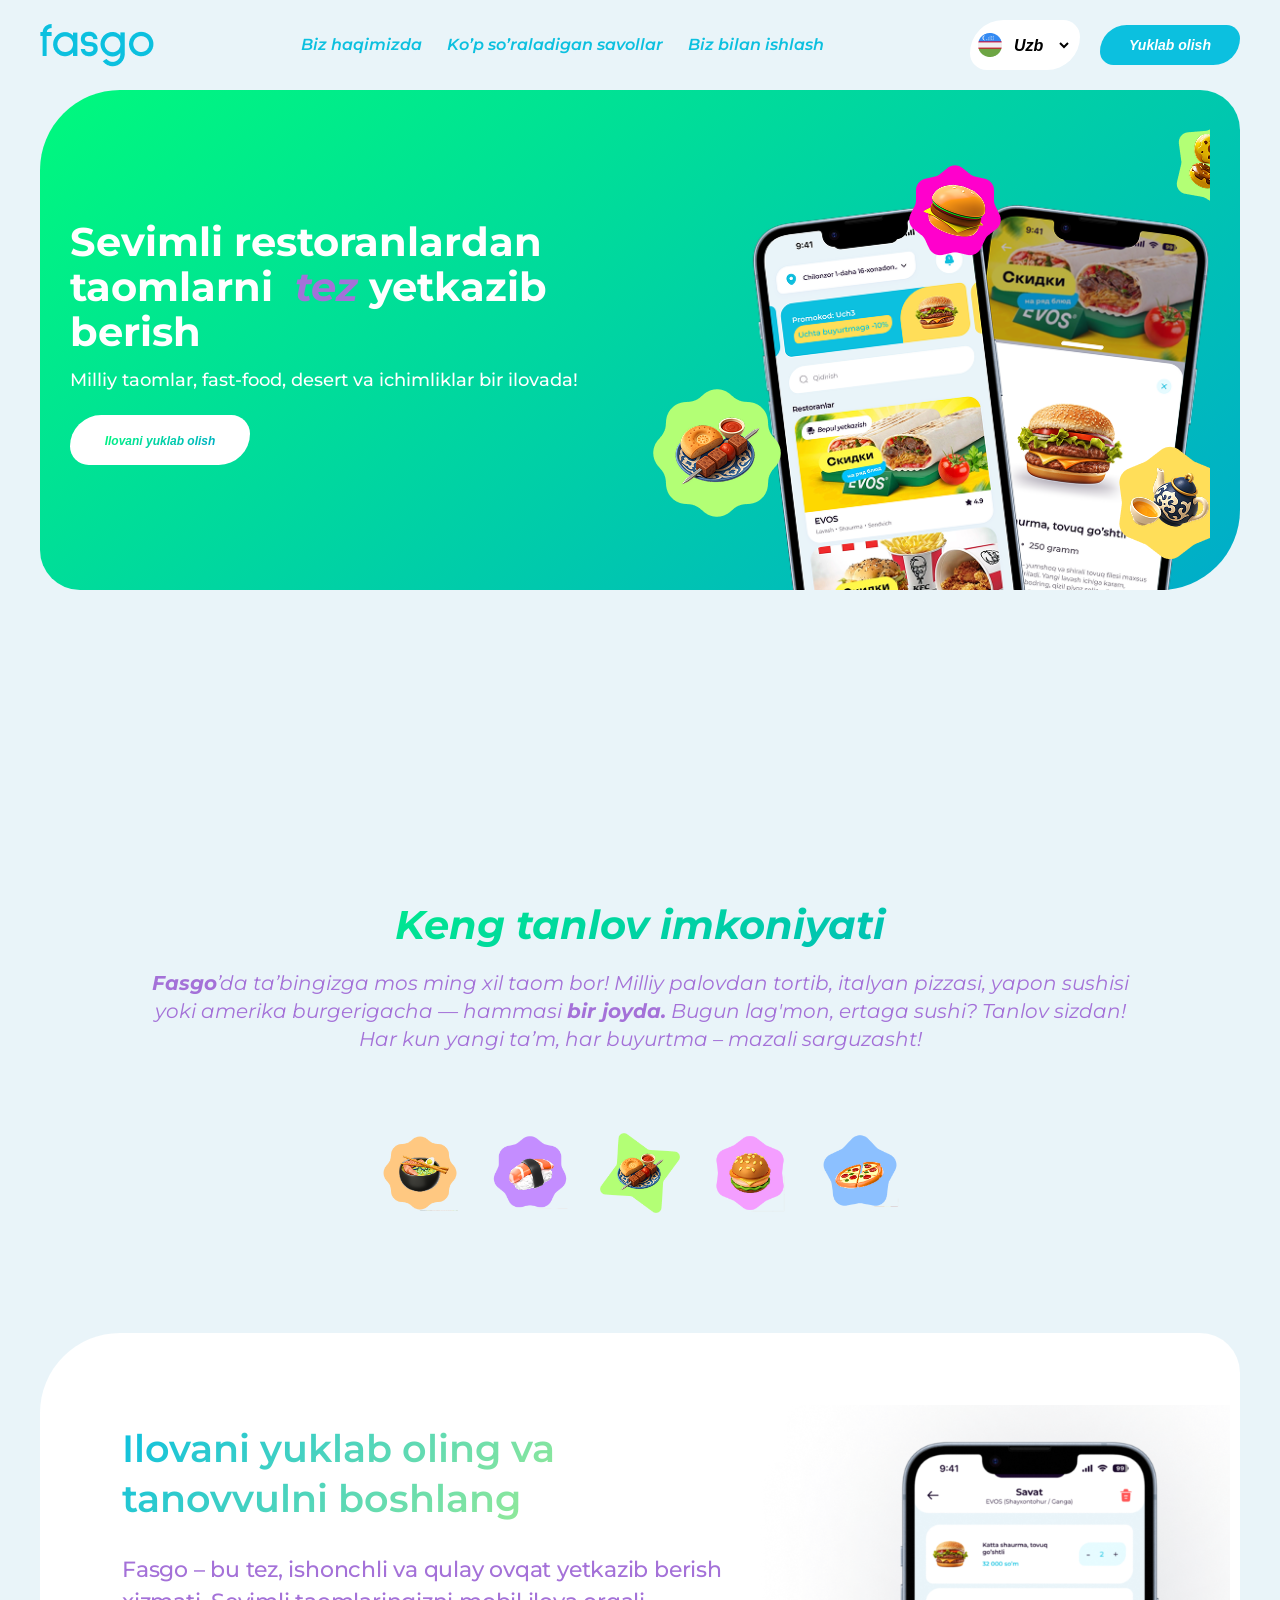
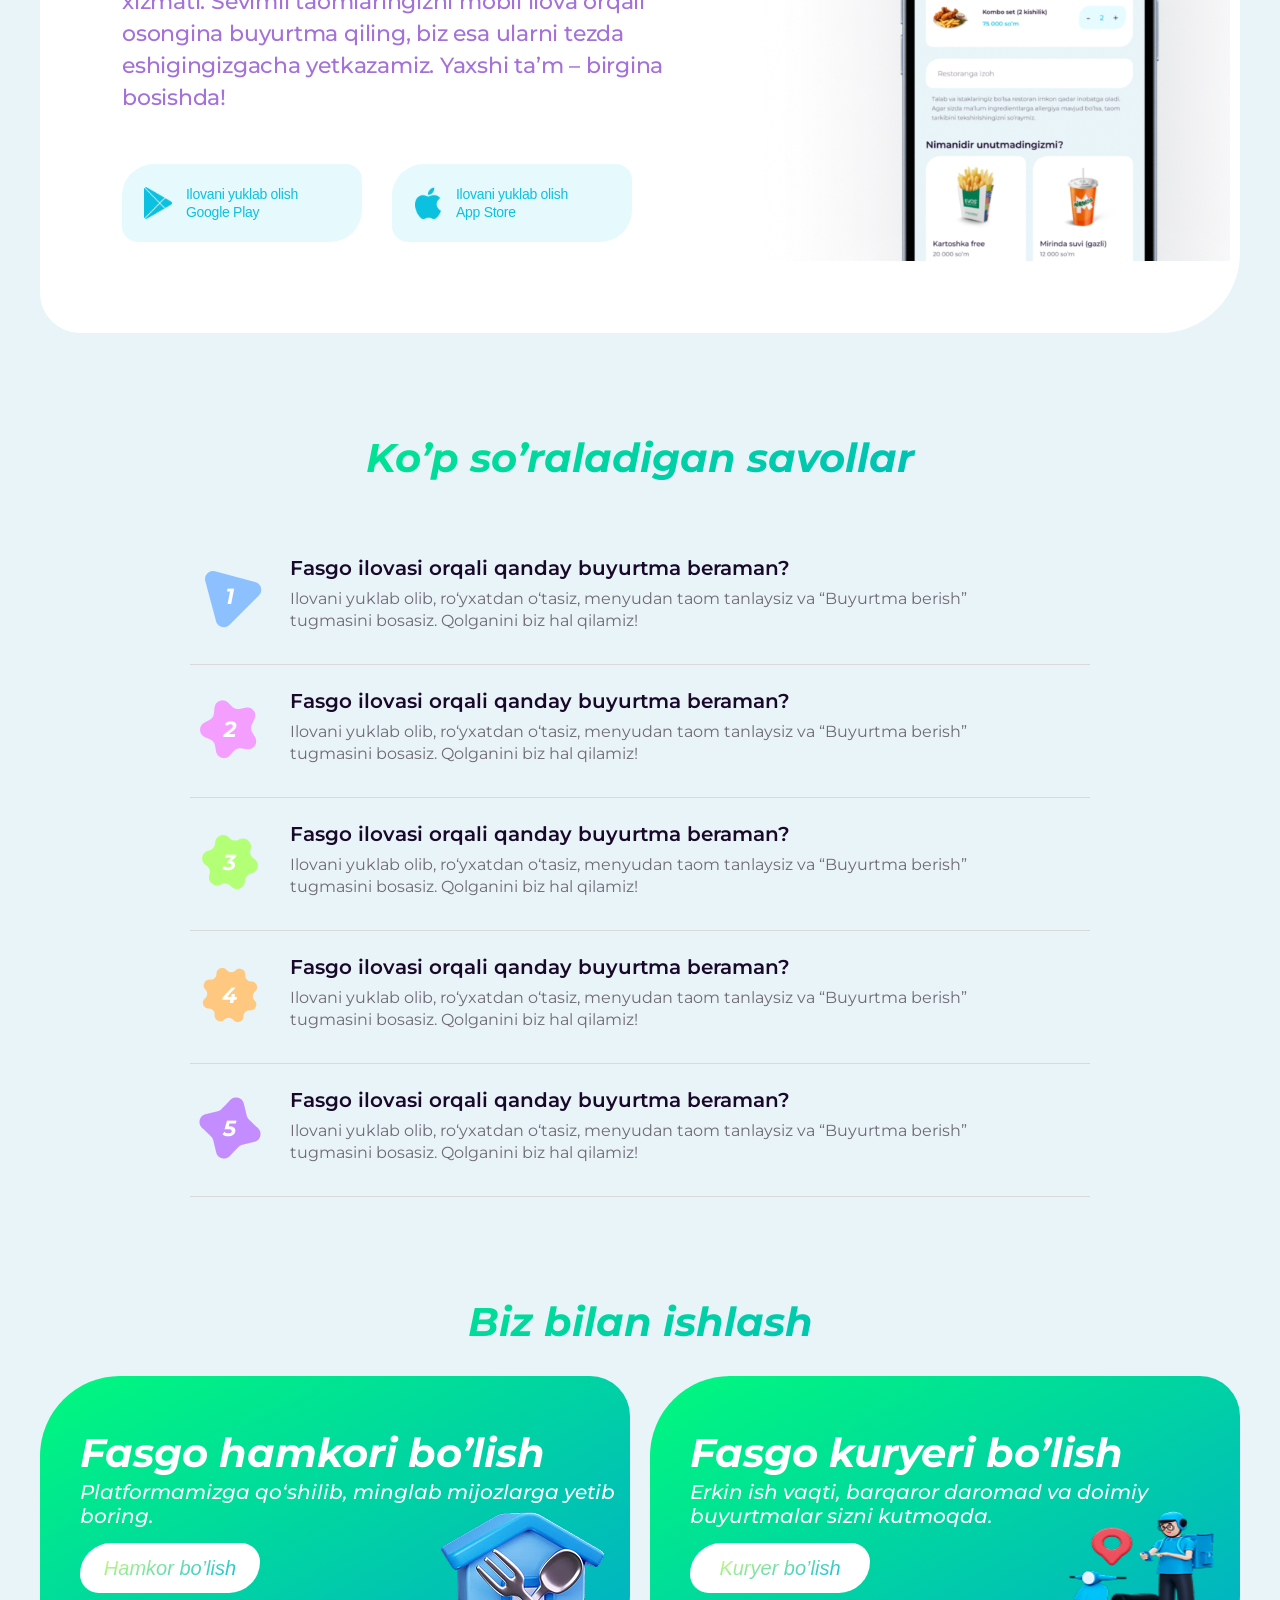
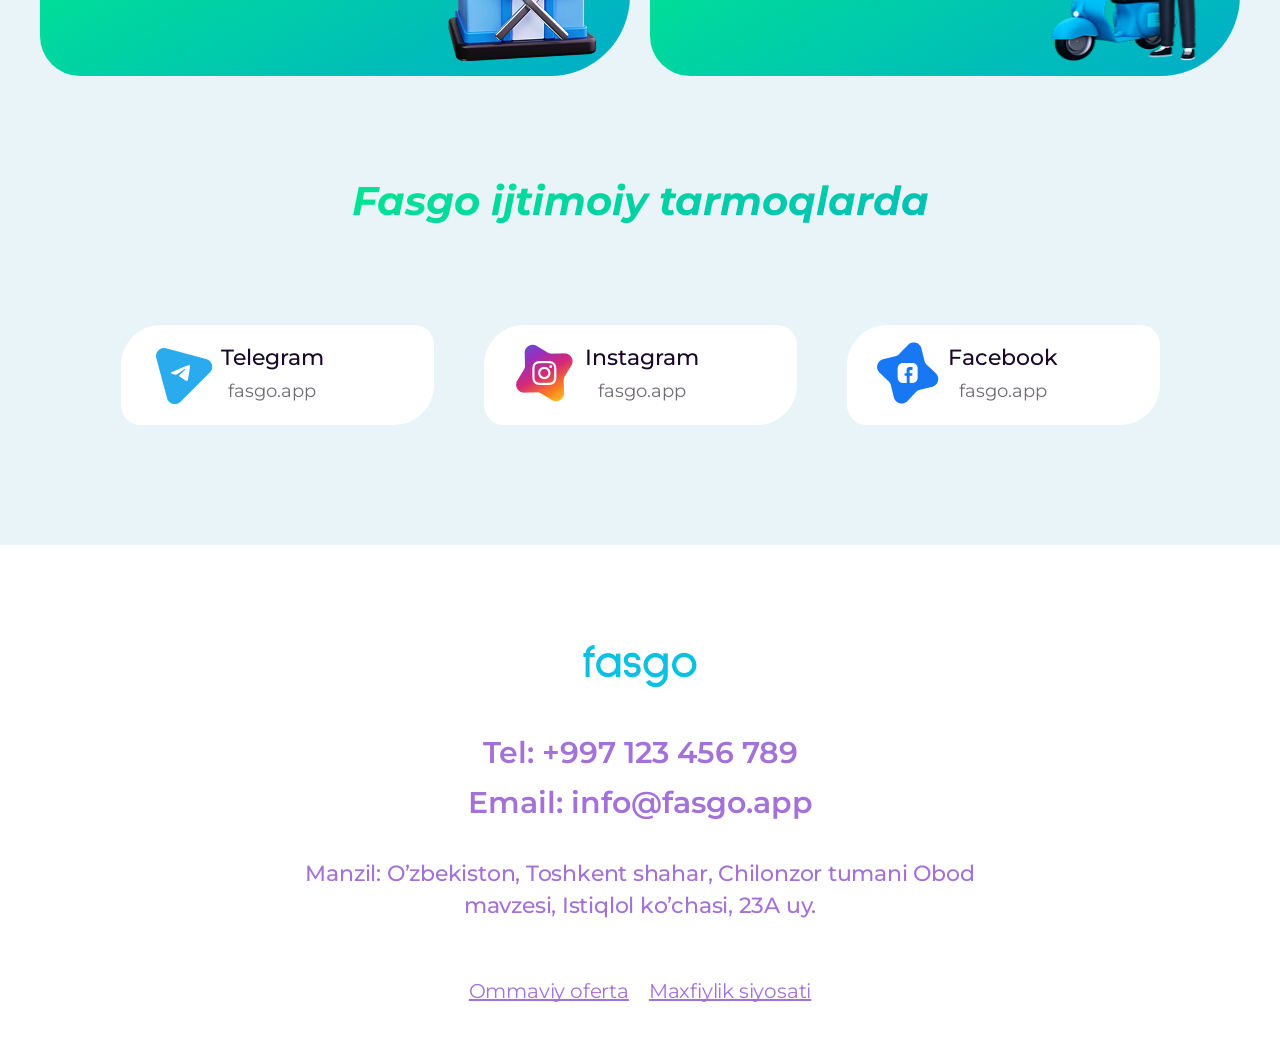
==== commit d08cc2e7: "last changed" ====
--- a/index.html
+++ b/index.html
@@ -4,6 +4,7 @@
     <meta charset="UTF-8">
     <meta name="viewport" content="width=device-width, initial-scale=1.0">
     <link href="https://unpkg.com/aos@2.3.1/dist/aos.css" rel="stylesheet">
+    <link rel="stylesheet" href="https://cdnjs.cloudflare.com/ajax/libs/font-awesome/6.5.0/css/all.min.css">
     <link rel="stylesheet" href="./assets/styles/main.css">
     <title>Document</title>
 </head>
@@ -29,6 +30,10 @@
 
                <button data-aos="fade-down" data-aos-delay="600">Yuklab olish</button>
             </div>
+
+            <div class="header-bar">
+                <i class="fa-solid fa-bars"></i>
+            </div>
         </div>
     </header>
 
@@ -47,7 +52,7 @@
                     <div class="main-div_img">
                         <img src="./assets/images/cover.png" alt="" data-aos="fade-down"  data-aos-delay="400" >
                         <div>
-                            <img src="./assets/images/imgs.png" alt="" data-aos="fade-down"  data-aos-delay="500">
+                            <img src="./assets/images/imgs.png" alt="" data-aos="fade-down"  data-aos-delay="500" class="main-img-2">
                         </div>
                     </div>
                 </div>
--- a/assets/styles/main.css
+++ b/assets/styles/main.css
@@ -19,7 +19,10 @@
     box-sizing: border-box;
 }
 
-
+/*header style*/
+.header-bar{
+    display: none;
+}
 header {
     position: sticky;
     top: 0;
@@ -117,7 +120,24 @@
 .header-btn button:hover {
     background: #00f97d;
 }
-
+@media (max-width: 480px) {
+    .header-bar{
+        display: block;
+    }
+
+    header nav {
+        display: none;
+    }
+
+    header button {
+        display: none;
+    }
+    header .header-btn{
+        padding-left: 150px;
+    }
+}
+
+/*main style*/
 .main-section {
     padding-bottom: 120px;
     background: rgba(233, 244, 249, 1);
@@ -203,7 +223,79 @@
     position: relative;
     z-index: 2;
 }
-
+@media (max-width: 480px) {
+    .main-section {
+        padding-bottom: 30px;
+        padding-left: 15px;
+        padding-right: 15px;
+
+    }
+
+    .main_section-div {
+        margin-top: 0;
+        border-radius: 30px 15px;
+        width: 100%;
+        height: 683px;
+        flex-direction: column;
+        align-items: center;
+        padding: 10px 15px;
+    }
+
+    .main-section-title {
+        padding-top: 30px;
+        padding-left: 0;
+        padding-right: 0;
+        width: 100%;
+        text-align: center;
+    }
+
+    .main-section-title h1 {
+        width: 100%;
+        text-align: center;
+            height: 78px;
+        font-size: 24px;
+    }
+
+    .food-menu {
+        display: block;
+        width: 100%;
+        height: auto;
+        font-size: 14px;
+        margin-top: 10px;
+    }
+
+    .main-section-title button {
+        width: 150px;
+        height: 40px;
+        font-size: 10px;
+        margin-top: 15px;
+    }
+
+    .main-div_img {
+        width: 100%;
+        height: auto;
+        text-align: center;
+    }
+
+    .main-div_img>img:first-child {
+        position: absolute;
+        width: 329px;
+        height: auto;
+        top: 0;
+        left: 0;
+        margin: 10px auto;
+    }
+
+    .main-div_img>img:last-child {
+        position: absolute;
+        display: inline-block;
+        width: auto;
+        object-fit: contain;
+        height: auto;
+        margin: 0 auto;
+    }
+}
+/*secondary section*/
 .secondary-section {
     background: rgba(233, 244, 249, 1);
     padding: 80px 0 120px 0;
@@ -527,7 +619,7 @@
     color: #706a75;
 }
 
-.social-media div {
+.social-media .social-media_item {
     border-radius: 40px 20px;
     padding: 0px 20px;
     width: 313px;
@@ -538,14 +630,13 @@
 }
 
 .social-media_item {
-    transition: all 0.2s ease;
-}
-
+    transition: transform 0.3s ease, box-shadow 0.3s ease;
+}
 .social-media_item:hover {
-    transition: all 0.2s ease;
-    transform: translateY(-5px);
-    box-shadow: 0 8px 20px rgba(0, 0, 0, 0.1);
-
+    cursor: pointer;
+    transition: all 0.3s ease;
+    transform: scale(1.1) ;
+    box-shadow: 0 12px 30px rgba(0, 0, 0, 0.15);
 }
 
 /*footer style*/
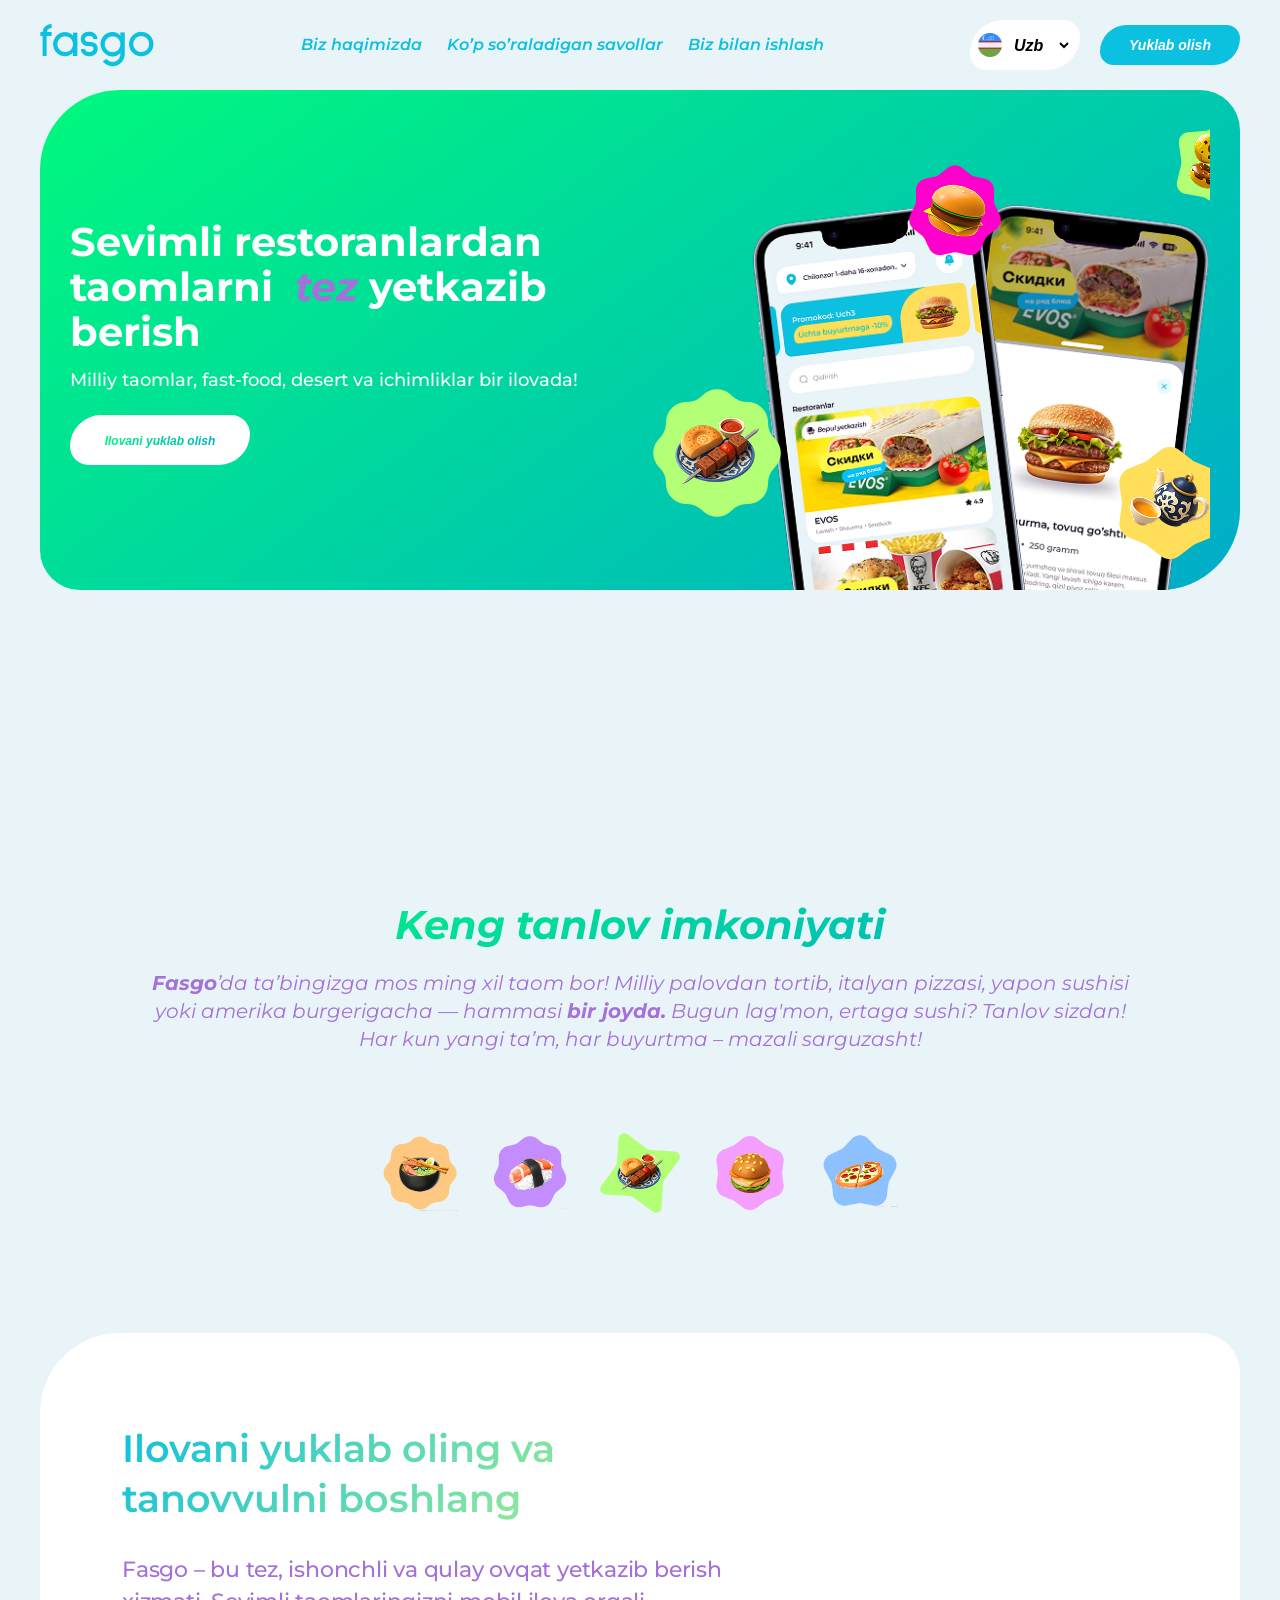
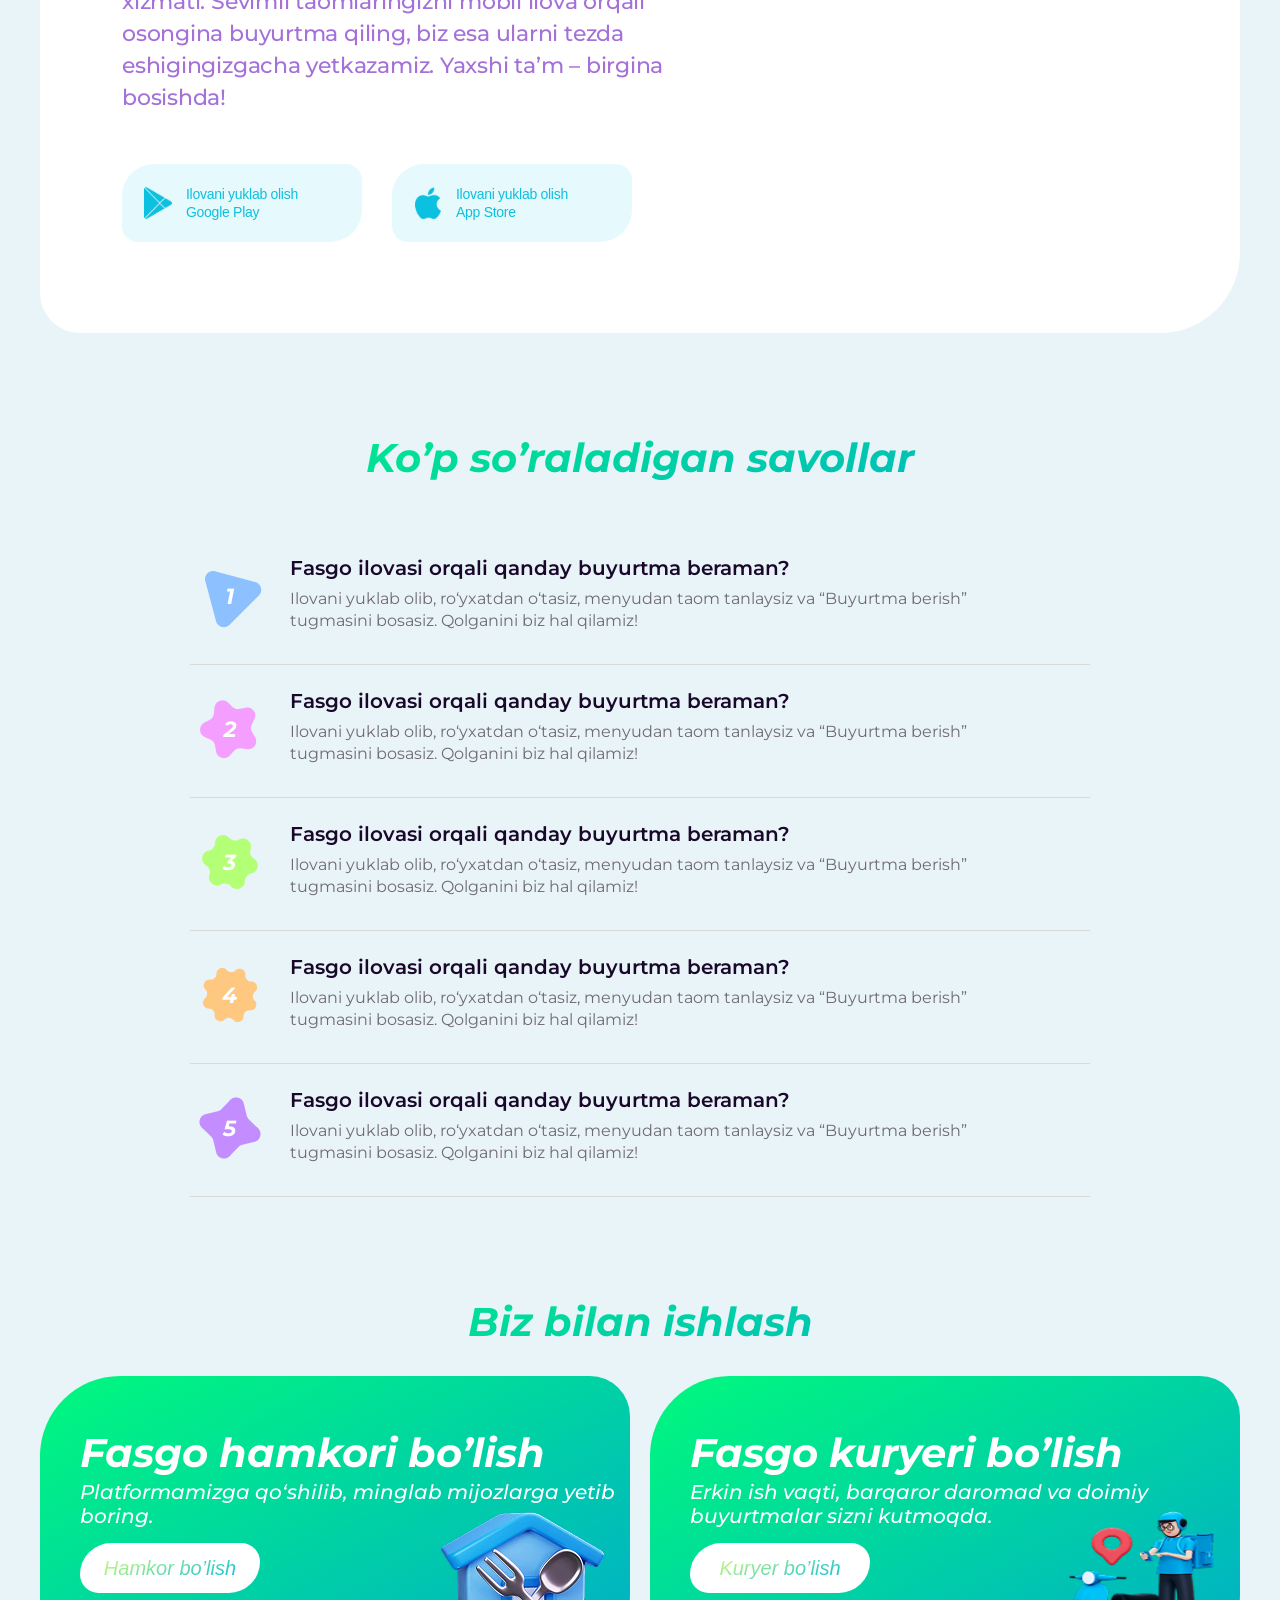
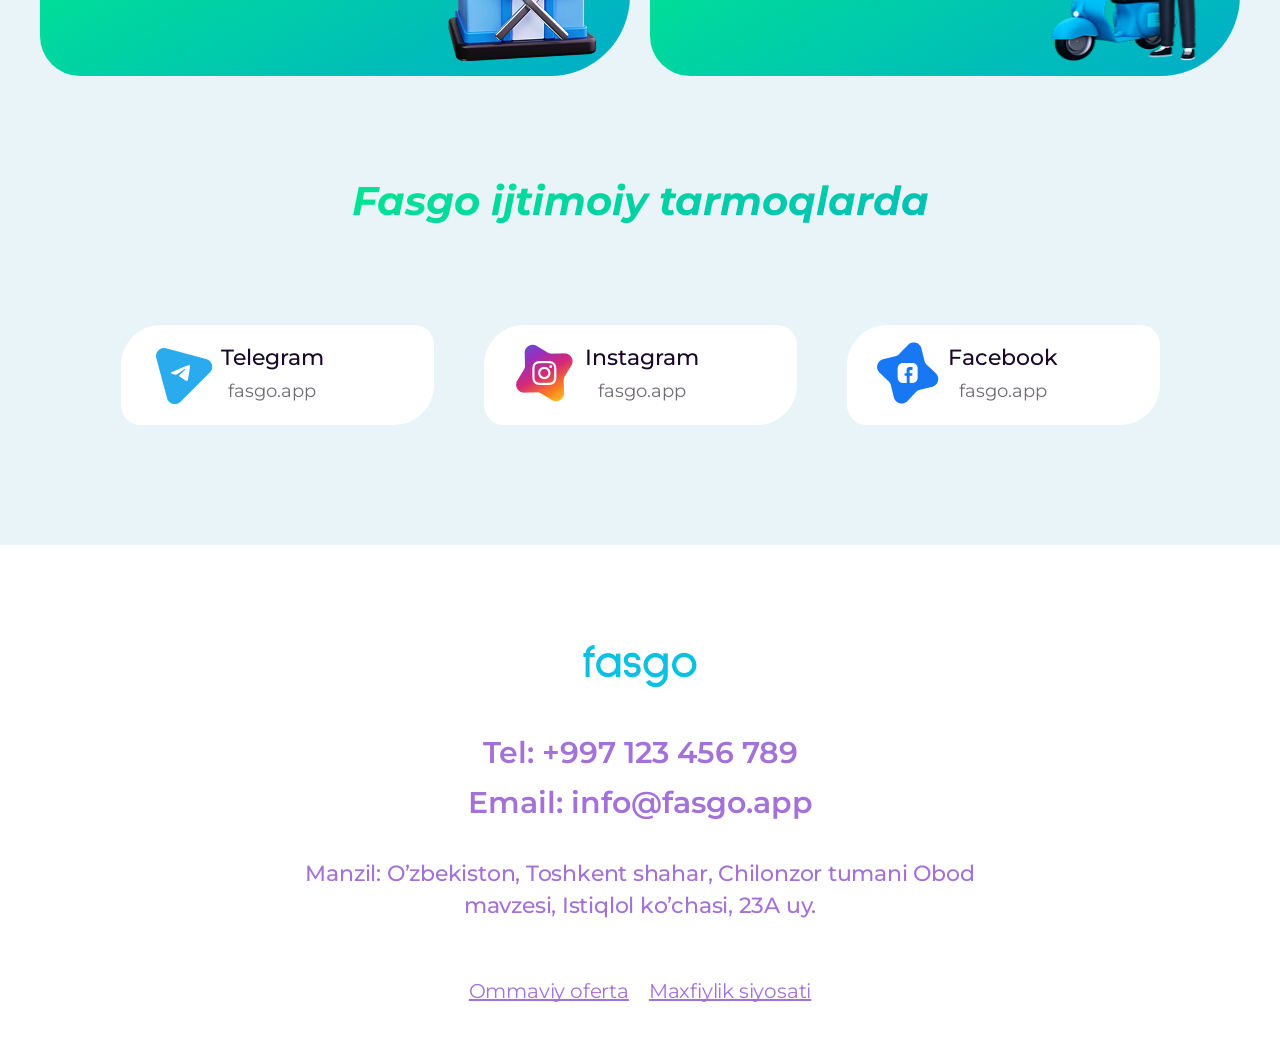
==== commit 654983e9: "last changed" ====
--- a/index.html
+++ b/index.html
@@ -121,7 +121,10 @@
                             </div>
                         </div>
 
-                        <img src="./assets/images/Iphone 14 - 4 (1).png" alt="" class="thirth-section_img"data-aos="fade-down" data-aos-delay="500">
+                       <div class="thirth-section_img-b0x">
+                        <img src="./assets/images/phone.png" alt="" class="thirth-section_img" data-aos="fade-down"
+                            data-aos-delay="500">
+                       </div>
                     </div>
 
                     <div class="thirth-sub-title"data-aos="fade-down" data-aos-delay="100">
--- a/assets/styles/main.css
+++ b/assets/styles/main.css
@@ -372,6 +372,36 @@
     object-fit: contain;
 }
 
+@media (max-width: 480px)  {
+    .partnyors{
+        display: flex;
+        align-items: center;
+        gap: 70px;
+        justify-content: space-between;
+        overflow-x: scroll;
+        flex-wrap: nowrap;
+    }
+    .secondary-section-title{
+        padding-top: 50px;
+        padding: 0px 10px;
+            width: 373px;
+            height: 112px;
+    }
+    .secondary-section-title h2{
+        font-size: 24px;
+    }
+    .secondary-section-title p , .bold{
+        font-size: 12px;
+    }
+    .secondary-food_icon{
+        display: flex;
+        flex-wrap: wrap;
+        width: 373px;
+        height: 240px;
+        padding-bottom: 50px;
+    }
+
+}
 /*thirth-section*/
 .thirth-section {
     position: relative;
@@ -461,7 +491,12 @@
 }
 
 .thirth-section_img {
-    width: 500px;
+    position: absolute;
+    width: 340px;
+    height: 688px;
+    top: 49px;
+    left: 946px;
+    overflow: visible;
 }
 
 .thirth-sub-title {
@@ -504,6 +539,74 @@
     display: inline-block;
     max-width: 720px;
     line-height: 140%;
+}
+@media (max-width: 480px) {
+    .thirth-section_main-div {
+        flex-direction: column;
+        height: 1078px;
+        width: 373px;
+        padding: 20px;
+        border-radius: 30px 15px;
+    }
+
+    .thirth-section_title {
+        width: 100%;
+        height: auto;
+        padding-left: 0;
+        text-align: left;
+    }
+
+    .thirth-section_title h1 {
+        font-size: 24px;
+        padding-bottom: 20px;
+    }
+
+    .thirth-section_title p {
+        font-size: 12px;
+        text-align: left;
+    }
+
+    .thirth_section-btn {
+        justify-content: left;
+    }
+
+    .thirth_section-btn button {
+        width: 100%;
+        max-width: 300px;
+        height: auto;
+        padding: 12px 16px;
+    }
+
+    .thirth-section_img-b0x {
+        width: 353px;
+            height: 648px;
+        margin: 0 auto;
+        display: block;
+    }
+
+    .subtitle_main-sub {
+        flex-direction: column;
+        align-items: center;
+        text-align: center;
+        padding: 16px 10px;
+    }
+
+    .subtitle_main-sub img {
+        width: 40px;
+        height: 40px;
+    }
+
+    .subtitle_main-sub p {
+        font-size: 18px;
+    }
+
+    .subtitle_main-sub span {
+        font-size: 14px;
+    }
+
+    .thirth-sub-title h1 {
+        font-size: 28px;
+    }
 }
 
 .fourth-section {
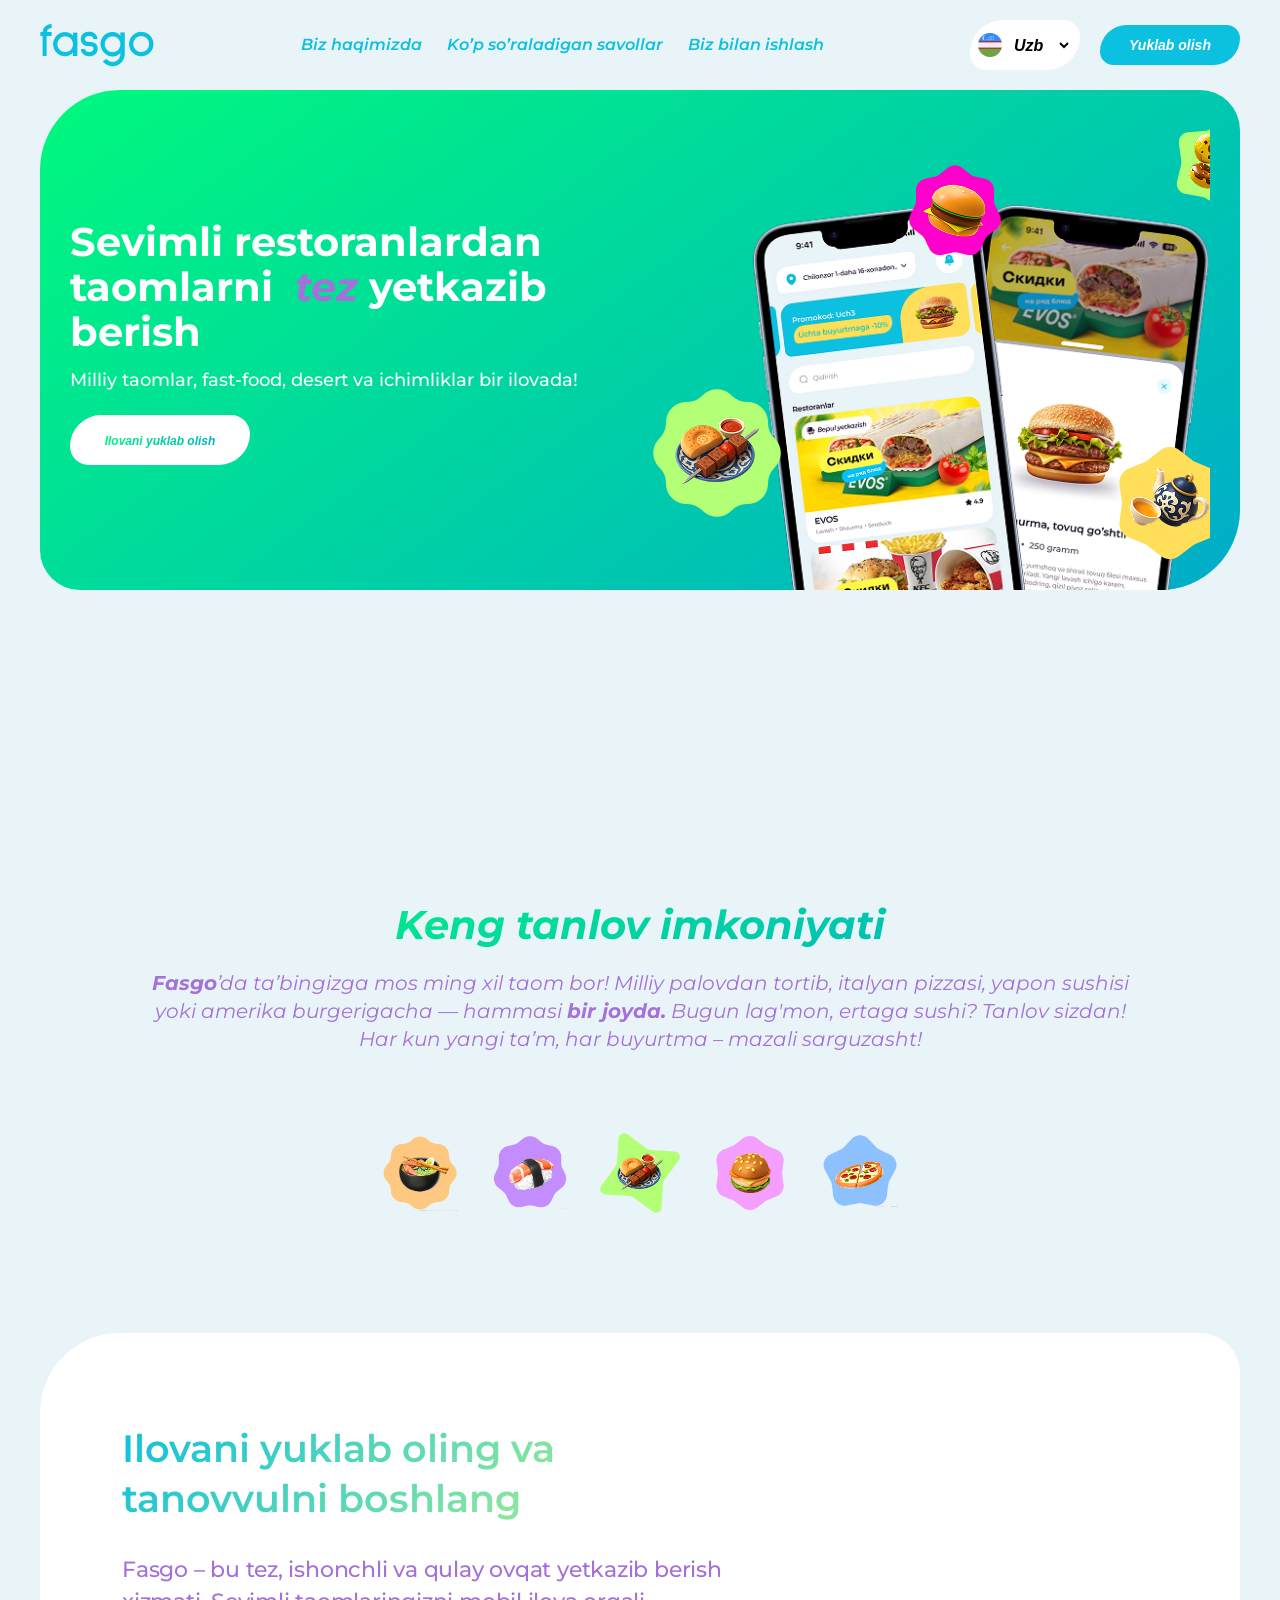
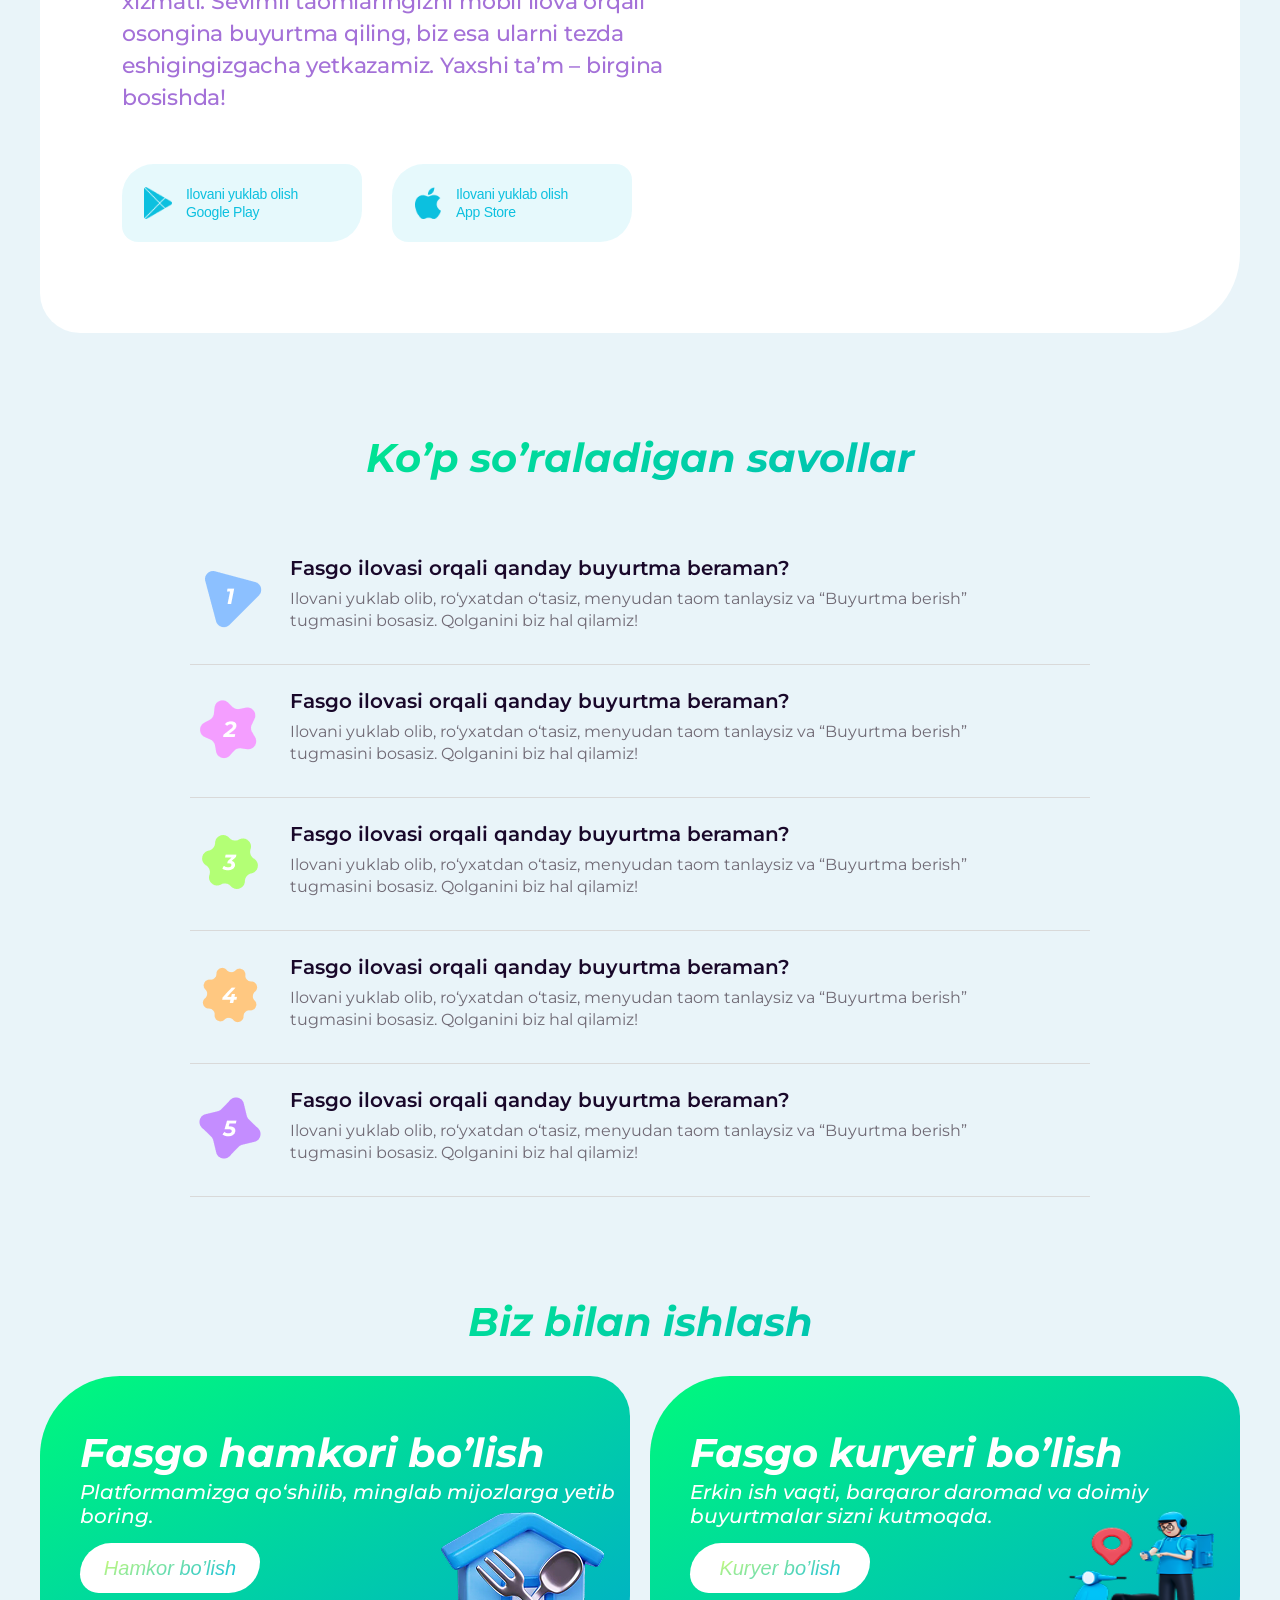
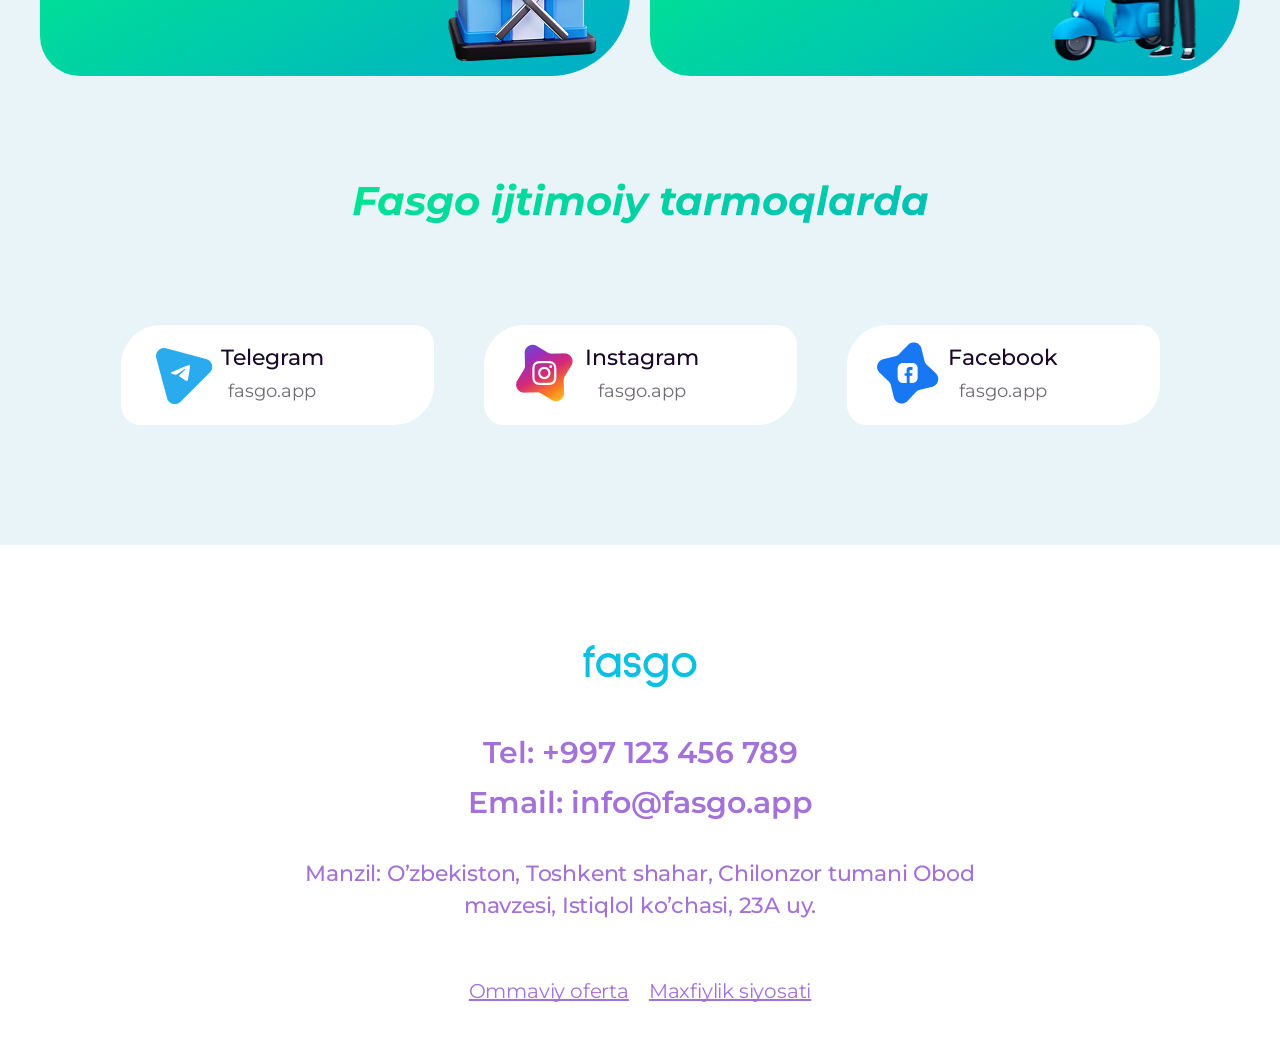
==== commit a1b7c34d: "last changed" ====
--- a/index.html
+++ b/index.html
@@ -121,7 +121,7 @@
                             </div>
                         </div>
 
-                       <div class="thirth-section_img-b0x">
+                       <div class="thirth-section_img-box">
                         <img src="./assets/images/phone.png" alt="" class="thirth-section_img" data-aos="fade-down"
                             data-aos-delay="500">
                        </div>
--- a/assets/styles/main.css
+++ b/assets/styles/main.css
@@ -409,6 +409,7 @@
 }
 
 .thirth-section_main-div {
+    position: relative;
     border-radius: 80px 40px;
     padding: 10px;
     width: 100%;
@@ -416,6 +417,7 @@
     background: #fff;
     display: flex;
     align-items: center;
+    overflow: hidden;
 }
 
 .thirth-section_title {
@@ -495,8 +497,9 @@
     width: 340px;
     height: 688px;
     top: 49px;
-    left: 946px;
+    left: 800px;
     overflow: visible;
+    z-index: 1;
 }
 
 .thirth-sub-title {
@@ -540,18 +543,20 @@
     max-width: 720px;
     line-height: 140%;
 }
+
+
 @media (max-width: 480px) {
     .thirth-section_main-div {
         flex-direction: column;
-        height: 1078px;
-        width: 373px;
+        align-items: center;
+        height: auto;
+        width: 100%;
         padding: 20px;
         border-radius: 30px 15px;
     }
 
     .thirth-section_title {
         width: 100%;
-        height: auto;
         padding-left: 0;
         text-align: left;
     }
@@ -562,12 +567,12 @@
     }
 
     .thirth-section_title p {
-        font-size: 12px;
+        font-size: 14px;
         text-align: left;
     }
 
     .thirth_section-btn {
-        justify-content: left;
+        justify-content: flex-start;
     }
 
     .thirth_section-btn button {
@@ -577,11 +582,14 @@
         padding: 12px 16px;
     }
 
-    .thirth-section_img-b0x {
-        width: 353px;
-            height: 648px;
-        margin: 0 auto;
+    .thirth-section_img {
+        position: static;
+        width: 100%;
+        max-width: 340px;
+        height: auto;
+        object-fit: contain;
         display: block;
+        margin: 20px auto 0 auto;
     }
 
     .subtitle_main-sub {
@@ -608,7 +616,6 @@
         font-size: 28px;
     }
 }
-
 .fourth-section {
     background: rgba(233, 244, 249, 1);
 }
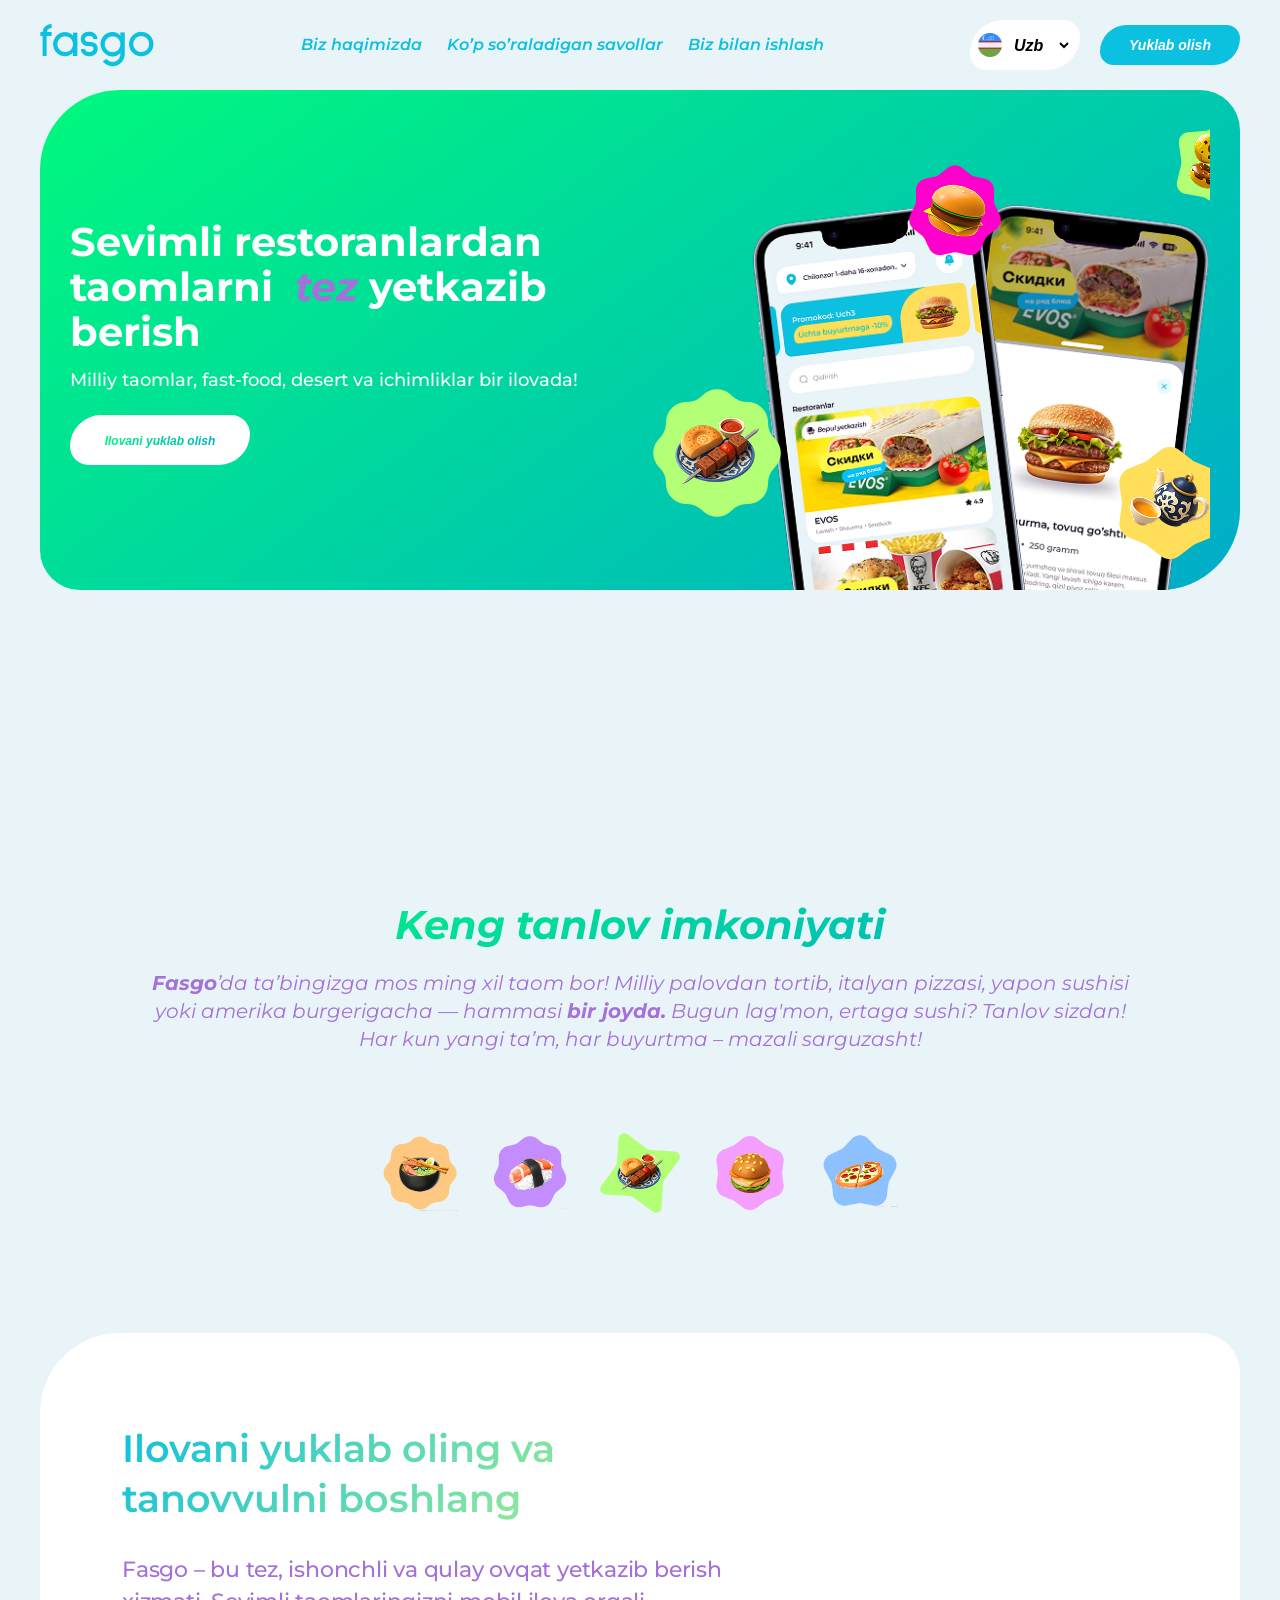
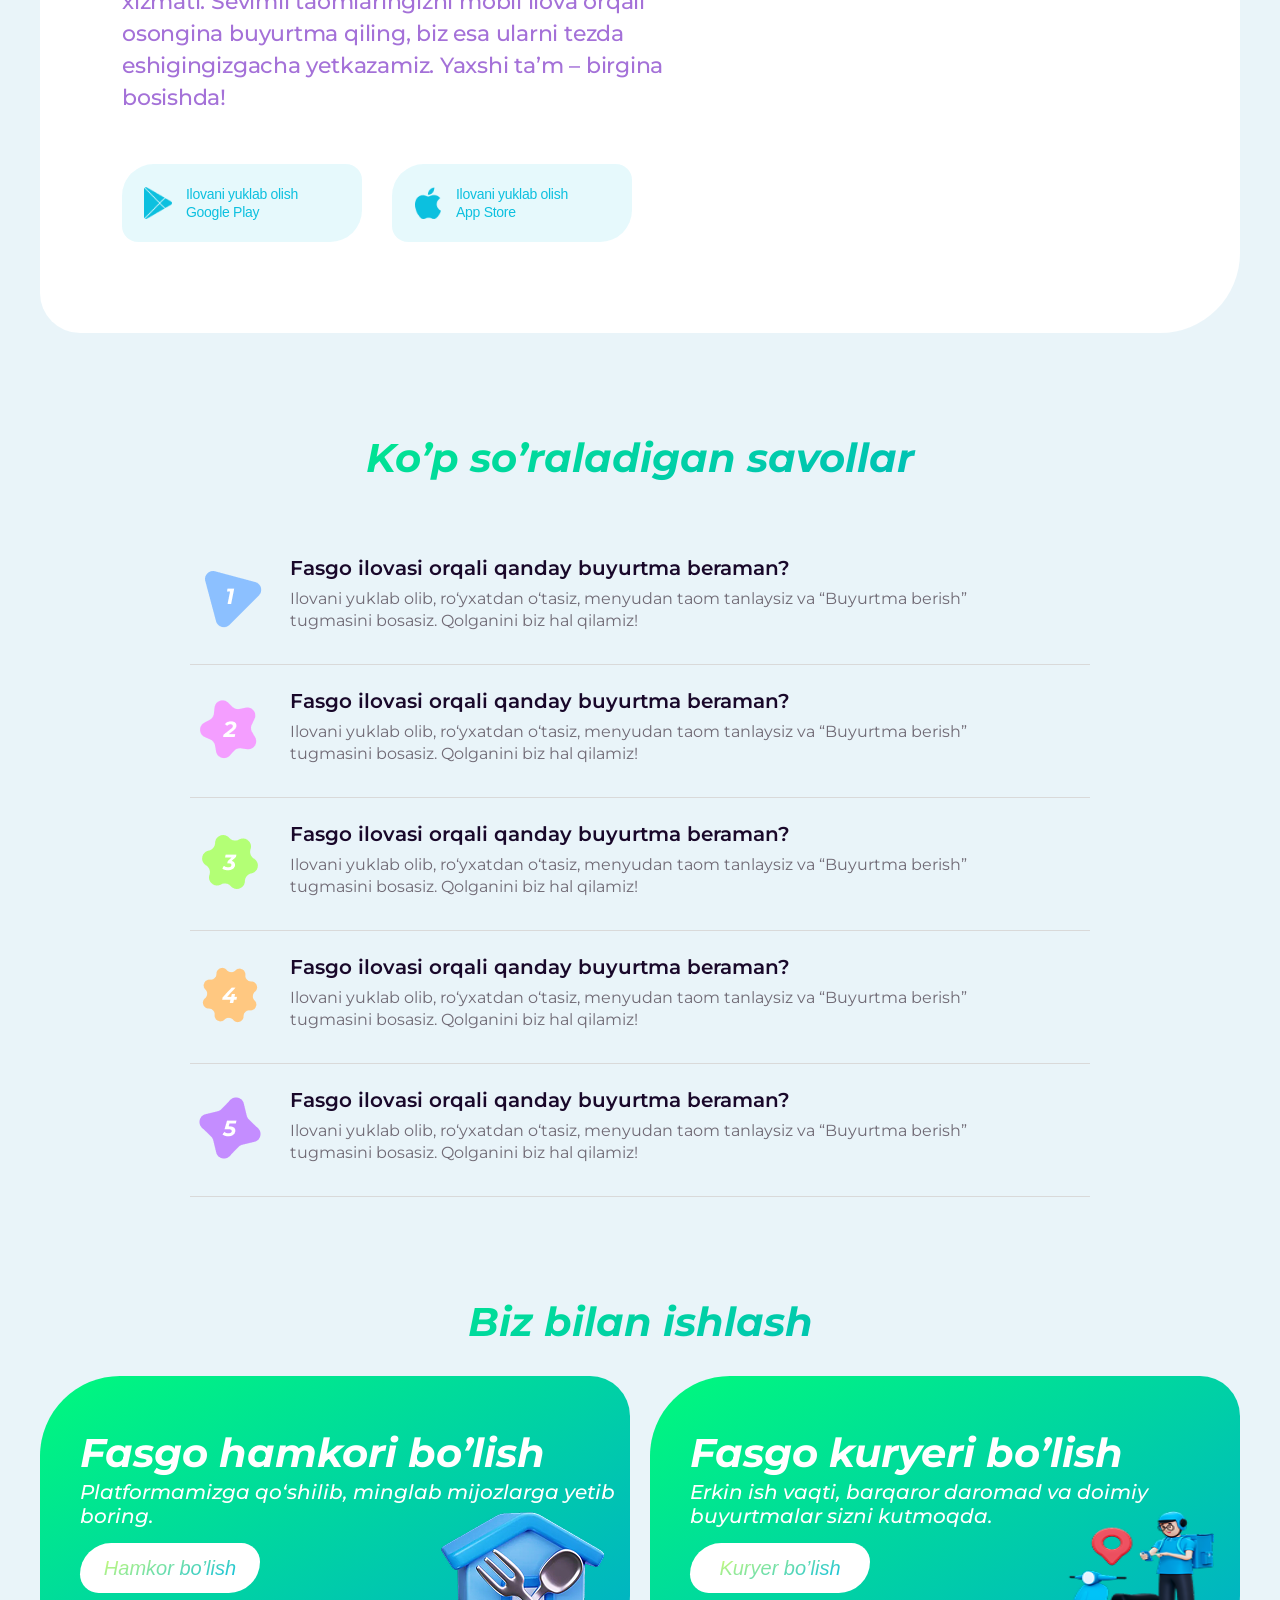
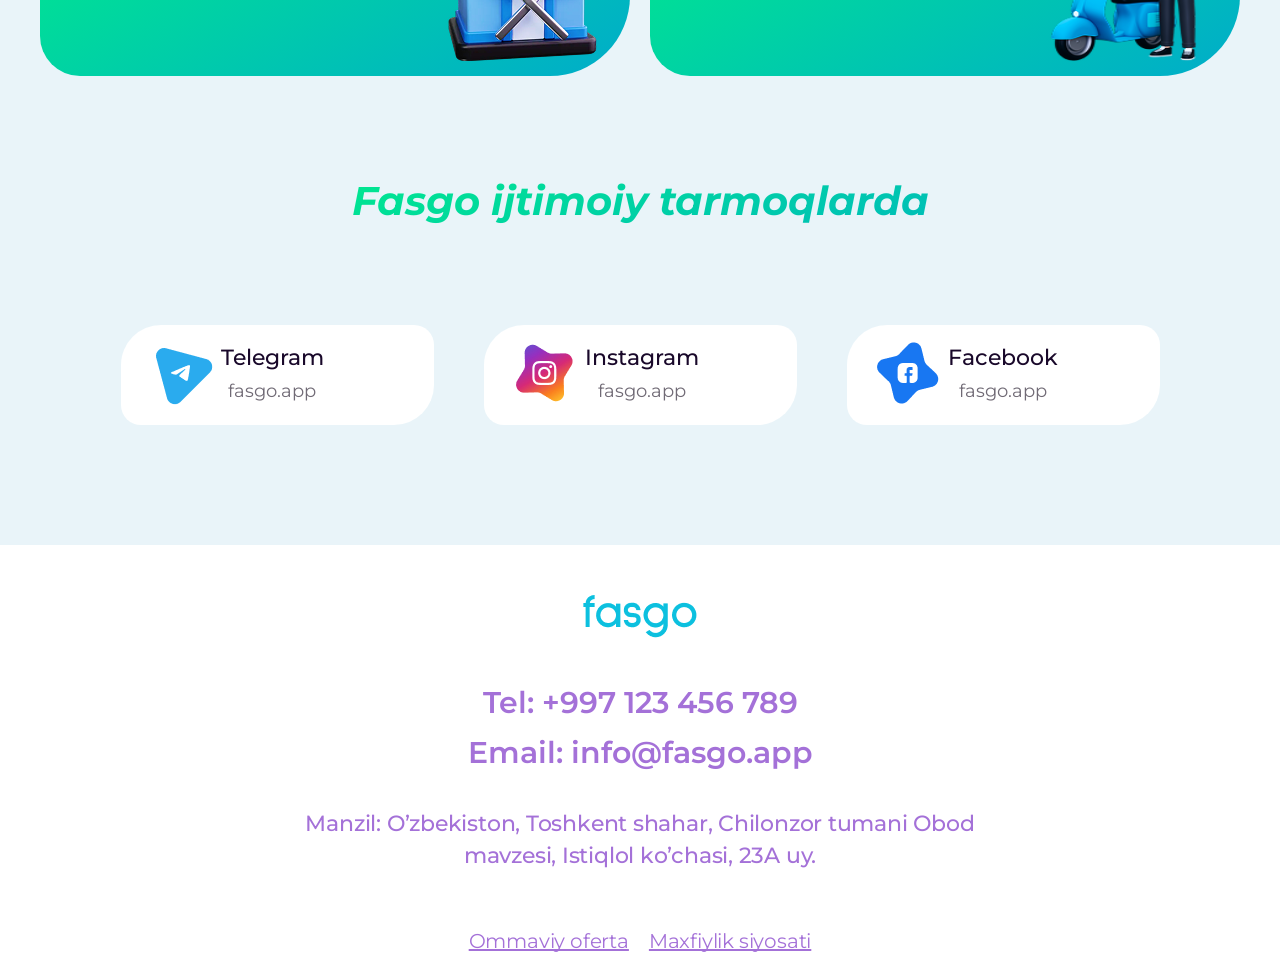
==== commit 3e8fa3f6: "Update index.html" ====
--- a/index.html
+++ b/index.html
@@ -6,7 +6,7 @@
     <link href="https://unpkg.com/aos@2.3.1/dist/aos.css" rel="stylesheet">
     <link rel="stylesheet" href="https://cdnjs.cloudflare.com/ajax/libs/font-awesome/6.5.0/css/all.min.css">
     <link rel="stylesheet" href="./assets/styles/main.css">
-    <title>Document</title>
+    <title>fASGO</title>
 </head>
 <body>
 
@@ -271,4 +271,4 @@
             AOS.init();
         </script>
 </body>
-</html>+</html>
--- a/assets/styles/main.css
+++ b/assets/styles/main.css
@@ -15,7 +15,7 @@
     max-width: 1230px;
     margin: 0 auto;
     padding: 0 15px;
-
+    overflow-y: hidden;
     box-sizing: border-box;
 }
 
@@ -120,20 +120,40 @@
 .header-btn button:hover {
     background: #00f97d;
 }
-@media (max-width: 480px) {
-    .header-bar{
+@media (max-width: 360px) {
+    .header-bar {
         display: block;
+        font-size: 24px;
+        color: #0cc0df;
+        cursor: pointer;
+        position: relative;
+        z-index: 100;
     }
 
     header nav {
         display: none;
     }
 
-    header button {
+    .header-btn {
         display: none;
     }
-    header .header-btn{
-        padding-left: 150px;
+}
+@media (max-width: 480px) {
+    .header-bar {
+        display: block;
+        font-size: 24px;
+        color: #0cc0df;
+        cursor: pointer;
+        position: relative;
+        z-index: 100;
+    }
+
+    header nav {
+        display: none;
+    }
+
+    .header-btn {
+        display: none;
     }
 }
 
@@ -223,6 +243,80 @@
     position: relative;
     z-index: 2;
 }
+@media (max-width: 360px) {
+    .main-section {
+        padding-bottom: 30px;
+        padding-left: 15px;
+        padding-right: 15px;
+
+    }
+
+    .main_section-div {
+        margin-top: 0;
+        border-radius: 30px 15px;
+        width: 100%;
+        height: 683px;
+        flex-direction: column;
+        align-items: center;
+        padding: 10px 15px;
+    }
+
+    .main-section-title {
+        padding-top: 30px;
+        padding-left: 0;
+        padding-right: 0;
+        width: 100%;
+        text-align: center;
+    }
+
+    .main-section-title h1 {
+        width: 100%;
+        text-align: center;
+        height: 78px;
+        font-size: 24px;
+        padding-bottom: 25px;
+    }
+
+    .food-menu {
+        display: block;
+        width: 100%;
+        height: auto;
+        font-size: 14px;
+        margin-top: 10px;
+        padding-bottom: 20px;
+    }
+
+    .main-section-title button {
+        width: 150px;
+        height: 40px;
+        font-size: 10px;
+        margin-top: 15px;
+    }
+
+    .main-div_img {
+        width: 100%;
+        height: auto;
+        text-align: center;
+    }
+
+    .main-div_img>img:first-child {
+        position: absolute;
+        width: 329px;
+        height: auto;
+        top: 0;
+        left: 0;
+        margin: 10px auto;
+    }
+
+    .main-div_img>img:last-child {
+        position: absolute;
+        display: inline-block;
+        width: auto;
+        object-fit: contain;
+        height: auto;
+        margin: 0 auto;
+    }
+}
 @media (max-width: 480px) {
     .main-section {
         padding-bottom: 30px;
@@ -252,8 +346,9 @@
     .main-section-title h1 {
         width: 100%;
         text-align: center;
-            height: 78px;
+        height: 78px;
         font-size: 24px;
+        padding-bottom: 25px;
     }
 
     .food-menu {
@@ -262,6 +357,7 @@
         height: auto;
         font-size: 14px;
         margin-top: 10px;
+        padding-bottom: 20px;
     }
 
     .main-section-title button {
@@ -371,7 +467,41 @@
     height: 80px;
     object-fit: contain;
 }
-
+@media (max-width: 360px) {
+    .partnyors {
+        display: flex;
+        align-items: center;
+        gap: 70px;
+        justify-content: space-between;
+        overflow-x: scroll;
+        flex-wrap: nowrap;
+    }
+
+    .secondary-section-title {
+        padding-top: 50px;
+        padding: 0px 10px;
+        width: 373px;
+        height: 112px;
+    }
+
+    .secondary-section-title h2 {
+        font-size: 24px;
+    }
+
+    .secondary-section-title p,
+    .bold {
+        font-size: 12px;
+    }
+
+    .secondary-food_icon {
+        display: flex;
+        flex-wrap: wrap;
+        width: 373px;
+        height: 240px;
+        padding-bottom: 50px;
+    }
+
+}
 @media (max-width: 480px)  {
     .partnyors{
         display: flex;
@@ -544,7 +674,77 @@
     line-height: 140%;
 }
 
-
+@media (max-width: 360px) {
+    .thirth-section_main-div {
+        flex-direction: column;
+        align-items: center;
+        height: auto;
+        width: 100%;
+        padding: 20px;
+        border-radius: 30px 15px;
+    }
+
+    .thirth-section_title {
+        width: 100%;
+        padding-left: 0;
+        text-align: left;
+    }
+
+    .thirth-section_title h1 {
+        font-size: 24px;
+        padding-bottom: 20px;
+    }
+
+    .thirth-section_title p {
+        font-size: 14px;
+        text-align: left;
+    }
+
+    .thirth_section-btn {
+        justify-content: flex-start;
+    }
+
+    .thirth_section-btn button {
+        width: 100%;
+        max-width: 300px;
+        height: auto;
+        padding: 12px 16px;
+    }
+
+    .thirth-section_img {
+        position: static;
+        width: 100%;
+        max-width: 340px;
+        height: auto;
+        object-fit: contain;
+        display: block;
+        margin: 20px auto 0 auto;
+    }
+
+    .subtitle_main-sub {
+        flex-direction: column;
+        align-items: center;
+        text-align: center;
+        padding: 16px 10px;
+    }
+
+    .subtitle_main-sub img {
+        width: 40px;
+        height: 40px;
+    }
+
+    .subtitle_main-sub p {
+        font-size: 18px;
+    }
+
+    .subtitle_main-sub span {
+        font-size: 14px;
+    }
+
+    .thirth-sub-title h1 {
+        font-size: 28px;
+    }
+}
 @media (max-width: 480px) {
     .thirth-section_main-div {
         flex-direction: column;
@@ -748,11 +948,143 @@
     transform: scale(1.1) ;
     box-shadow: 0 12px 30px rgba(0, 0, 0, 0.15);
 }
-
+@media (max-width: 360px) {
+    .fourth-section h1 {
+        font-size: 24px;
+    }
+
+    .fourth-section_div {
+        flex-direction: column;
+        gap: 30px;
+    }
+
+    .fourth-section_div div {
+        width: 100%;
+        height: auto;
+        padding: 40px 20px;
+        border-radius: 40px 20px;
+        position: relative;
+        text-align: center;
+        align-items: center;
+    }
+
+    .fourth-section_div div p {
+        font-size: 24px;
+        line-height: normal;
+    }
+
+    .fourth-section_div div span {
+        font-size: 16px;
+    }
+
+    .fourth-section_div div button {
+        width: 160px;
+        height: 44px;
+        font-size: 12px;
+    }
+
+    .fourth-section_div div img {
+        position: static;
+        margin-top: 20px;
+        width: 120px;
+        height: auto;
+    }
+
+    .social-media {
+        flex-direction: column;
+        align-items: center;
+        gap: 30px;
+        padding-top: 50px;
+        padding-bottom: 60px;
+    }
+
+    .social-media .social-media_item {
+        width: 100%;
+        max-width: 300px;
+        height: auto;
+        padding: 20px;
+        flex-direction: column;
+        gap: 12px;
+    }
+
+    .span-box span:first-child {
+        font-size: 18px;
+    }
+
+    .span-box span:last-child {
+        font-size: 14px;
+    }
+}
+@media (max-width: 480px) {
+    .fourth-section h1 {
+        font-size: 24px;
+    }
+
+    .fourth-section_div {
+        flex-direction: column;
+        gap: 30px;
+    }
+
+    .fourth-section_div div {
+        width: 100%;
+        height: auto;
+        padding: 40px 20px;
+        border-radius: 40px 20px;
+        position: relative;
+        text-align: center;
+        align-items: center;
+    }
+
+    .fourth-section_div div p {
+        font-size: 24px;
+        line-height: normal;
+    }
+
+    .fourth-section_div div span {
+        font-size: 16px;
+    }
+
+    .fourth-section_div div button {
+        width: 160px;
+        height: 44px;
+        font-size: 12px;
+    }
+
+    .fourth-section_div div img {
+        position: static;
+        margin-top: 20px;
+        width: 120px;
+        height: auto;
+    }
+
+    .social-media {
+        flex-direction: column;
+        align-items: center;
+        gap: 30px;
+        padding-top: 50px;
+        padding-bottom: 60px;
+    }
+
+    .social-media .social-media_item {
+        width: 100%;
+        max-width: 300px;
+        height: auto;
+        padding: 20px;
+        flex-direction: column;
+        gap: 12px;
+    }
+
+    .span-box span:first-child {
+        font-size: 18px;
+    }
+
+    .span-box span:last-child {
+        font-size: 14px;
+    }
+}
 /*footer style*/
 footer {
     background: #fff;
-    padding: 50px 344px 50px 344px;
 }
 
 .footer-box {
@@ -801,4 +1133,90 @@
     text-decoration-skip-ink: none;
     text-align: center;
     color: #a471d8;
+}
+@media (max-width: 360px) {
+    footer {
+        padding: 30px 20px;
+    }
+
+    .footer-box {
+        padding-top: 30px;
+    }
+
+    .footer-box img {
+        width: 120px;
+        padding-bottom: 30px;
+    }
+
+    .main-href {
+        font-size: 18px;
+        text-align: center;
+        line-height: 140%;
+        display: block;
+        margin: 5px 0;
+    }
+
+    .footer-box span {
+        width: 100%;
+        font-size: 14px;
+        line-height: 140%;
+        padding-top: 20px;
+        text-align: center;
+        height: auto;
+    }
+
+    .bottom-href {
+        flex-direction: column;
+        align-items: center;
+        gap: 12px;
+        padding-top: 40px;
+    }
+
+    .bottom-href a {
+        font-size: 14px;
+        line-height: 130%;
+    }
+}
+@media (max-width: 480px) {
+    footer {
+        padding: 30px 20px;
+    }
+
+    .footer-box {
+        padding-top: 30px;
+    }
+
+    .footer-box img {
+        width: 120px;
+        padding-bottom: 30px;
+    }
+
+    .main-href {
+        font-size: 18px;
+        text-align: center;
+        line-height: 140%;
+        display: block;
+        margin: 5px 0;
+    }
+
+    .footer-box span {
+        width: 100%;
+        font-size: 14px;
+        line-height: 140%;
+        padding-top: 20px;
+        text-align: center;
+        height: auto;
+    }
+
+    .bottom-href {
+        flex-direction: column;
+        align-items: center;
+        gap: 12px;
+        padding-top: 40px;
+    }
+
+    .bottom-href a {
+        font-size: 14px;
+        line-height: 130%;
+    }
 }
